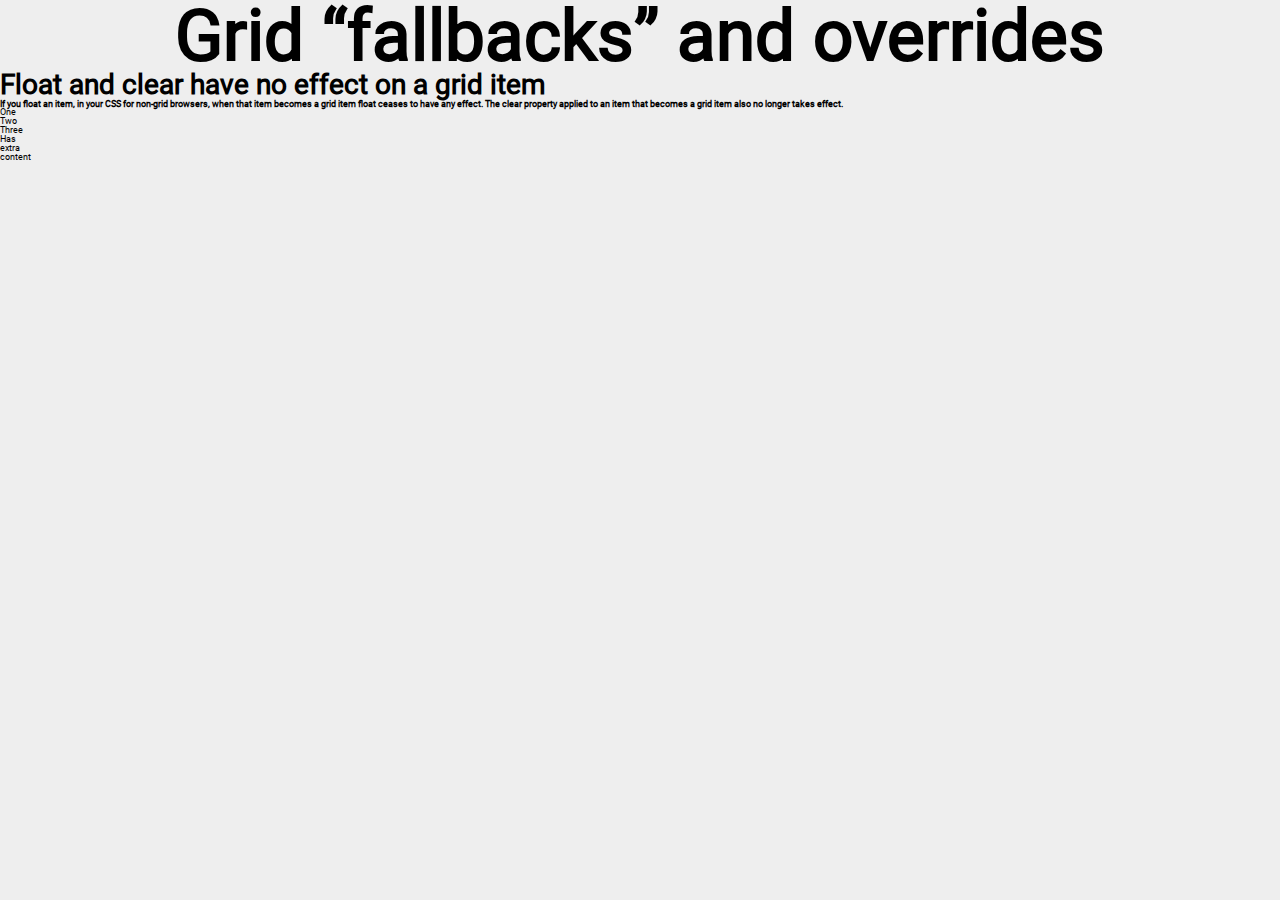
==== html/fallback.html @ a0134a40 "almost done" ====
<!DOCTYPE html>
<html lang="en">

<head>
    <meta charset="UTF-8">
    <title>Css Grid</title>
    <meta name="viewport" content="width=device-width, initial-scale=1.0, maximum-scale=1.0, user-scalable=no">
    <link rel="stylesheet" type="text/css" href="css/styles.css">
    <link rel="shortcut icon" href="./assets/images/favicon.ico" type="image/x-icon">
    <script>
        document.createElement("picture");
    </script>
    <script src="js/picturefill.js" async></script>
</head>

<body>

    <div class="p-fallbacks">

        <h1>Grid “fallbacks” and overrides</h1>

        <div id="inline-block-fallback">

            <h2>
                Float and clear have no effect on a grid item
            </h2>
            <h3>
                If you float an item, in your CSS for non-grid browsers, when that item becomes a grid item float ceases to have any effect.
                The clear property applied to an item that becomes a grid item also no longer takes effect.

            </h3>

            <p>
                Example:
            </p>

            <div class="grid">
                <div>One</div>
                <div>Two</div>
                <div>Three
                    <br>Has
                    <br>extra
                    <br>content</div>
            </div>

        </div>

    </div>

    <script src="js/master.bundle.js "></script>
</body>

</html>
---- html/css/styles.css ----
html {
  font-family: sans-serif;
  line-height: 1.15;
  -ms-text-size-adjust: 100%;
  -webkit-text-size-adjust: 100%; }

body {
  margin: 0; }

article,
aside,
footer,
header,
nav,
section {
  display: block; }

h1 {
  font-size: 2em;
  margin: 0.67em 0; }

figcaption,
figure,
main {
  display: block; }

figure {
  margin: 0; }

hr {
  box-sizing: content-box;
  height: 0;
  overflow: visible; }

pre {
  font-family: monospace, monospace;
  font-size: 1em; }

a {
  background-color: transparent;
  -webkit-text-decoration-skip: objects;
  outline: none; }

a:active,
a:hover {
  outline-width: 0; }

abbr[title] {
  border-bottom: none;
  text-decoration: underline;
  text-decoration: underline dotted; }

b,
strong {
  font-weight: inherit; }

b,
strong {
  font-weight: bolder; }

code,
kbd,
samp {
  font-family: monospace, monospace;
  font-size: 1em; }

dfn {
  font-style: italic; }

mark {
  background-color: #ff0;
  color: #000; }

small {
  font-size: 80%; }

sub,
sup {
  font-size: 75%;
  line-height: 0;
  position: relative;
  vertical-align: baseline; }

sub {
  bottom: -0.25em; }

sup {
  top: -0.5em; }

audio,
video {
  display: inline-block; }

audio:not([controls]) {
  display: none;
  height: 0; }

img {
  border-style: none; }

svg:not(:root) {
  overflow: hidden; }

button,
input,
optgroup,
select,
textarea {
  font: inherit;
  margin: 0;
  border-radius: 0; }

optgroup {
  font-weight: bold; }

button,
input {
  overflow: visible; }

button,
select {
  text-transform: none; }

button,
html [type="button"],
[type="reset"],
[type="submit"] {
  -webkit-appearance: button; }

button::-moz-focus-inner,
[type="button"]::-moz-focus-inner,
[type="reset"]::-moz-focus-inner,
[type="submit"]::-moz-focus-inner {
  border-style: none;
  padding: 0; }

button:-moz-focusring,
[type="button"]:-moz-focusring,
[type="reset"]:-moz-focusring,
[type="submit"]:-moz-focusring {
  outline: 1px dotted ButtonText; }

fieldset {
  border: 1px solid #c0c0c0;
  margin: 0 2px;
  padding: 0.35em 0.625em 0.75em; }

legend {
  box-sizing: border-box;
  color: inherit;
  display: table;
  max-width: 100%;
  padding: 0;
  white-space: normal; }

progress {
  display: inline-block;
  vertical-align: baseline; }

textarea {
  overflow: auto; }

[type="checkbox"],
[type="radio"] {
  box-sizing: border-box;
  padding: 0; }

[type="number"]::-webkit-inner-spin-button,
[type="number"]::-webkit-outer-spin-button {
  height: auto; }

[type="search"] {
  -webkit-appearance: textfield;
  outline-offset: -2px; }

[type="search"]::-webkit-search-cancel-button,
[type="search"]::-webkit-search-decoration {
  -webkit-appearance: none; }

::-webkit-file-upload-button {
  -webkit-appearance: button;
  font: inherit; }

details,
menu {
  display: block; }

summary {
  display: list-item; }

canvas {
  display: inline-block; }

template {
  display: none; }

[hidden] {
  display: none; }

html {
  box-sizing: border-box; }

* {
  box-sizing: border-box;
  padding: 0;
  margin: 0;
  -webkit-margin-before: 0;
  -webkit-margin-after: 0; }

html, body, div, span, applet, object, iframe,
h1, h2, h3, h4, h5, h6, p, blockquote, pre,
a, abbr, acronym, address, big, cite, code,
del, dfn, em, img, ins, kbd, q, s, samp,
small, strike, strong, sub, sup, tt, var,
b, u, i, center,
dl, dt, dd, ol, ul, li,
fieldset, form, label, legend,
table, caption, tbody, tfoot, thead, tr, th, td,
article, aside, canvas, details, embed,
figure, figcaption, footer, header, hgroup,
menu, nav, output, ruby, section, summary,
time, mark, audio, video {
  margin: 0;
  padding: 0;
  border: 0;
  font-size: 100%;
  vertical-align: baseline; }

/* HTML5 display-role reset for older browsers */
article, aside, details, figcaption, figure,
footer, header, hgroup, menu, nav, section {
  display: block; }

body {
  line-height: 1; }

ol, ul {
  list-style: none; }

blockquote, q {
  quotes: none; }

blockquote:before, blockquote:after,
q:before, q:after {
  content: '';
  content: none; }

table {
  border-collapse: collapse;
  border-spacing: 0; }

a img {
  border: none;
  outline: none; }

img {
  display: block;
  max-width: 100%; }

@font-face {
  font-family: "Roboto-Regular";
  font-style: normal;
  font-weight: 400;
  src: url("../assets/fonts/Roboto-Regular.ttf") format("truetype"); }

@font-face {
  font-family: "Roboto-Italic";
  font-style: normal;
  font-weight: 400;
  src: url("../assets/fonts/Roboto-Italic.ttf") format("truetype"); }

html {
  font-size: 10px; }
  @media (max-width: 767px) {
    html {
      font-size: 2.66667vw; } }
  @media (min-width: 768px) {
    html {
      font-size: 1.30208vw; } }
  @media (min-width: 768px) {
    html {
      font-size: 0.69444vw; } }
  @media (min-width: 1440px) {
    html {
      font-size: 10px; } }

body {
  font-family: "Roboto-Regular", Arial, sans-serif;
  -webkit-font-smoothing: antialiased; }
  @media (max-width: 767px) {
    body.fixed {
      overflow: hidden; } }

a {
  text-decoration: none; }

body {
  background-color: #eee; }

#main {
  width: 100%;
  max-width: 100%;
  margin: 0;
  padding: 0; }

button {
  background: #ddd;
  border-radius: 1rem;
  font-size: 2rem;
  padding: 2rem;
  margin-top: 2rem; }

.text--italic {
  font-style: italic; }

picture {
  width: 100%; }

img {
  width: 100%; }

h1 {
  text-align: center; }
  @media (max-width: 767px) {
    h1 {
      font-size: 3.5rem; } }
  @media (min-width: 768px) {
    h1 {
      font-size: 5rem; } }
  @media (min-width: 768px) {
    h1 {
      font-size: 8rem; } }

@media (max-width: 767px) {
  h2 {
    font-size: 2.3rem; } }

@media (min-width: 768px) {
  h2 {
    font-size: 0rem; } }

@media (min-width: 768px) {
  h2 {
    font-size: 3.2rem; } }

h4 {
  font-size: 1.4rem;
  font-weight: 900;
  text-transform: capitalize;
  line-height: 1.14;
  letter-spacing: normal;
  font-family: sans-serif;
  padding-top: 0.9rem; }
  @media (min-width: 768px) {
    h4 {
      padding-top: 3rem;
      font-size: 1.8rem;
      line-height: 1.28; } }

p {
  display: none; }

.slider {
  display: none;
  color: white;
  padding: 2rem 16rem 2rem 2rem; }
  @media (min-width: 768px) {
    .slider {
      display: block;
      border: 3.2rem solid goldenrod;
      background: center/cover no-repeat url("https://picsum.photos/428/424");
      height: 48.8rem; } }
  .slider__title {
    font-size: 5rem; }

.header {
  padding: 2rem;
  background: #ddd; }

.sidebar {
  display: -ms-grid;
  display: grid;
  background: white;
  -webkit-box-pack: center;
      -ms-flex-pack: center;
          justify-content: center;
  -webkit-box-align: center;
      -ms-flex-align: center;
          align-items: center; }
  @media (min-width: 768px) {
    .sidebar {
      border: 1rem solid blanchedalmond; } }
  .sidebar img {
    width: 50px;
    grid-column: 1/-1; }
    @media (min-width: 768px) {
      .sidebar img {
        width: 100px; } }

.footer {
  display: -webkit-box;
  display: -ms-flexbox;
  display: flex;
  background-color: cadetblue;
  color: #eee;
  padding: 1rem 2rem;
  -webkit-box-pack: space-evenly;
      -ms-flex-pack: space-evenly;
          justify-content: space-evenly; }
  .footer p {
    display: inline;
    font-size: 2em; }
  .footer img {
    width: inherit; }

hr {
  margin: 5rem auto; }

@supports ((display: -ms-grid) or (display: grid)) {
  .grid-container {
    display: -ms-grid;
    display: grid;
    margin: 5rem auto;
    width: 33.6rem; }
    @media (min-width: 768px) {
      .grid-container {
        width: 110rem; } }
  .item--full {
    grid-column: 1 / -1; }
  .header {
    grid-area: hd; }
  .footer {
    grid-area: ft; }
  .test-block {
    grid-area: main; }
  .sidebar {
    grid-area: sd; }
  .b-news-week {
    -ms-grid-columns: 15.6rem 16rem;
        grid-template-columns: 15.6rem 16rem;
    grid-column-gap: 2rem;
    grid-row-gap: 2rem; }
    @media (min-width: 768px) {
      .b-news-week {
        -ms-grid-columns: 20rem 34.4rem 49.2rem;
            grid-template-columns: 20rem 34.4rem 49.2rem;
        -ms-grid-rows: 13.6rem 45.6rem;
            grid-template-rows: 13.6rem 45.6rem;
        grid-column-gap: 3.2rem;
        grid-row-gap: 0; } }
    .b-news-week__title {
      font-weight: bolder;
      -ms-grid-row: 1;
          grid-row-start: 1;
      -ms-grid-column: 1;
          grid-column-start: 1; }
      @media (min-width: 768px) {
        .b-news-week__title {
          -ms-grid-row: 2;
              grid-row-start: 2;
          -ms-grid-column: 1;
              grid-column-start: 1; } }
    .b-news-week__item1 {
      -ms-grid-row: 1;
          grid-row-start: 1;
      -ms-grid-column: 1;
          grid-column-start: 1;
      margin-top: 8rem; }
      @media (min-width: 768px) {
        .b-news-week__item1 {
          -ms-grid-row: 2;
              grid-row-start: 2;
          -ms-grid-column: 1;
              grid-column-start: 1;
          margin-top: 19.2rem; } }
    .b-news-week__item2 {
      -ms-grid-row: 1;
          grid-row-start: 1;
      -ms-grid-column: 2;
          grid-column-start: 2; }
      @media (min-width: 768px) {
        .b-news-week__item2 {
          -ms-grid-row: 2;
              grid-row-start: 2;
          -ms-grid-column: 2;
              grid-column-start: 2; } }
    .b-news-week__item3 {
      -ms-grid-row: 2;
          grid-row-start: 2; }
      @media (min-width: 768px) {
        .b-news-week__item3 {
          -ms-grid-row: 1;
              grid-row-start: 1;
          -ms-grid-column: 3;
              grid-column-start: 3; } }
    .b-news-week__item4 {
      -ms-grid-row: 3;
          grid-row-start: 3;
      grid-column: 1/ -1;
      display: -webkit-box;
      display: -ms-flexbox;
      display: flex; }
      @media (min-width: 768px) {
        .b-news-week__item4 {
          -ms-grid-row: 3;
              grid-row-start: 3;
          -ms-grid-column: 3;
              grid-column-start: 3;
          margin-top: 1.6rem; } }
      .b-news-week__item4 h4 {
        padding: 0 0.3rem 0 1rem; }
        @media (min-width: 768px) {
          .b-news-week__item4 h4 {
            padding: 0 1rem 0 3rem; } }
  .my-business {
    -ms-grid-columns: 16rem 15.6rem;
        grid-template-columns: 16rem 15.6rem;
    grid-column-gap: 2rem;
    grid-row-gap: 2rem; }
    .my-business__title {
      grid-column: -1/1; }
    @media (min-width: 768px) {
      .my-business {
        -ms-grid-columns: (27.2rem)[3] 1fr;
            grid-template-columns: repeat(3, 27.2rem) 1fr;
        -ms-grid-rows: 17.6rem 36rem;
            grid-template-rows: 17.6rem 36rem;
        grid-column-gap: 3.2rem;
        grid-row-gap: 0; }
        .my-business__title {
          -ms-grid-column: 1;
              grid-column: 1; }
        .my-business__item1 {
          -ms-grid-row: 2;
              grid-row-start: 2;
          -ms-grid-column: 1;
              grid-column-start: 1; }
        .my-business__item2 {
          -ms-grid-row: 2;
              grid-row-start: 2;
          -ms-grid-column: 2;
              grid-column-start: 2; }
        .my-business__item3 {
          -ms-grid-row: 1;
              grid-row-start: 1;
          -ms-grid-column: 3;
              grid-column-start: 3; }
        .my-business__item4 {
          -ms-grid-row: 3;
              grid-row-start: 3;
          -ms-grid-column: 2;
              grid-column-start: 2; }
        .my-business__item5 {
          -ms-grid-row: 3;
              grid-row-start: 3;
          -ms-grid-column: 3;
              grid-column-start: 3;
          grid-column-end: 3; } }
  .whats-new {
    -ms-grid-columns: (1fr)[2];
        grid-template-columns: repeat(2, 1fr);
    grid-column-gap: 2rem;
    grid-row-gap: 2rem; }
    .whats-new__title {
      grid-column: -1/1; }
    @media (min-width: 768px) {
      .whats-new {
        -ms-grid-columns: (27.2rem)[3] 1fr;
            grid-template-columns: repeat(3, 27.2rem) 1fr;
        -ms-grid-rows: 11.2rem 36rem 13.6rem;
            grid-template-rows: 11.2rem 36rem 13.6rem;
        grid-column-gap: 3.2rem;
        grid-row-gap: 0; }
        .whats-new__title {
          -ms-grid-column: 1;
              grid-column: 1; }
        .whats-new__item1 {
          -ms-grid-row: 2;
              grid-row-start: 2;
          -ms-grid-column: 1;
              grid-column-start: 1; }
        .whats-new__item2 {
          -ms-grid-row: 2;
              grid-row-start: 2;
          -ms-grid-column: 2;
              grid-column-start: 2; }
        .whats-new__item3 {
          -ms-grid-row: 1;
              grid-row-start: 1;
          -ms-grid-column: 3;
              grid-column-start: 3; }
        .whats-new__item4 {
          -ms-grid-row: 1;
              grid-row-start: 1;
          -ms-grid-column: 4;
              grid-column-start: 4; }
        .whats-new__item5 {
          -ms-grid-row: 3;
              grid-row-start: 3;
          -ms-grid-column: 1;
              grid-column-start: 1; }
        .whats-new__item6 {
          -ms-grid-row: 4;
              grid-row-start: 4;
          -ms-grid-column: 2;
              grid-column-start: 2; }
        .whats-new__item7 {
          -ms-grid-row: 4;
              grid-row-start: 4;
          grid-column: 3 / -1; } }
  .test-block {
    -ms-grid-columns: 1fr 1fr;
        grid-template-columns: 1fr 1fr;
    grid-column-gap: 2rem;
    grid-row-gap: 2rem; }
    @media (min-width: 768px) {
      .test-block {
        -ms-grid-columns: 3fr 2fr 1fr;
            grid-template-columns: 3fr 2fr 1fr;
        grid-auto-rows: minmax(100px, auto);
        grid-column-gap: 3.2rem;
        grid-row-gap: 2rem; } }
    .test-block__title {
      font-weight: bolder;
      -ms-grid-row: 1;
          grid-row-start: 1;
      -ms-grid-column: 1;
          grid-column-start: 1; }
      @media (min-width: 768px) {
        .test-block__title {
          -ms-grid-row: 1;
              grid-row-start: 1;
          -ms-grid-column: 3;
              grid-column-start: 3;
          text-shadow: 2px 2px #e44311;
          text-align: center; } }
    .test-block__item1 {
      -ms-grid-row: 1;
          grid-row-start: 1;
      -ms-grid-column: 1;
          grid-column-start: 1; }
      .test-block__item1 h4 {
        padding: 2rem; }
      @media (min-width: 768px) {
        .test-block__item1 {
          -ms-grid-row: 1;
              grid-row-start: 1;
          grid-column: 1/2; } }
    .test-block__item2 {
      -ms-grid-row: 1;
          grid-row-start: 1;
      -ms-grid-column: 2;
          grid-column-start: 2; }
      .test-block__item2 h4 {
        padding: 2rem; }
      @media (min-width: 768px) {
        .test-block__item2 {
          -ms-grid-row: 1;
              grid-row-start: 1;
          -ms-grid-column: 2;
              grid-column-start: 2; } }
    .test-block__item3 {
      -ms-grid-row: 2;
          grid-row-start: 2; }
      @media (min-width: 768px) {
        .test-block__item3 {
          -ms-grid-row: 1;
              grid-row-start: 1;
          -ms-grid-column: 3;
              grid-column-start: 3;
          -ms-flex-item-align: end;
              align-self: flex-end; } }
    .test-block__item4 {
      -ms-grid-row: 2;
          grid-row-start: 2;
      -ms-flex-item-align: center;
          -ms-grid-row-align: center;
          align-self: center; }
      @media (min-width: 768px) {
        .test-block__item4 {
          -ms-grid-row: 2;
              grid-row-start: 2;
          grid-column: 1/3; } }
      .test-block__item4 h4 {
        padding: 0 0.3rem 0 1rem; }
        @media (min-width: 768px) {
          .test-block__item4 h4 {
            padding: 0 1rem 0 3rem; } }
    @media (min-width: 768px) {
      .test-block__item5 {
        -ms-grid-row: 2;
            grid-row: 2;
        grid-column: 3/-1; } }
  .wrapper {
    display: -ms-grid;
    display: grid;
    -ms-grid-columns: (1fr)[9];
        grid-template-columns: repeat(9, 1fr);
    grid-auto-rows: minmax(100px, auto);
    grid-template-areas: "hd hd hd hd hd hd hd sd sd"  "main main main main main main main main main"  ". ft ft ft ft ft ft ft ."; }
    @media (min-width: 768px) {
      .wrapper {
        -ms-grid-columns: (1fr)[9];
            grid-template-columns: repeat(9, 1fr);
        grid-template-areas: "hd hd hd hd hd hd hd hd hd"  "main main main main main main main main main" "sd sd sd sd sd sd sd sd sd"  ". ft ft ft ft ft ft ft ."; } }
  @media only screen and (min-width: 1441px) {
    .wrapper {
      -ms-grid-columns: (1fr)[9];
          grid-template-columns: repeat(9, 1fr);
      grid-auto-rows: minmax(100px, auto);
      grid-template-areas: "hd hd hd hd hd hd hd hd hd"  "sd sd sd main main main main main main"  "ft ft ft ft ft ft ft ft ft"; }
    .test-block {
      width: auto; } } }

.c-test {
  font-size: 2.5rem;
  font-weight: 700;
  color: #ffffff; }

.p-calendar {
  display: -ms-grid;
  display: grid;
  -ms-grid-columns: 1fr;
      grid-template-columns: 1fr;
  -ms-grid-rows: auto auto 1fr;
      grid-template-rows: auto auto 1fr;
  grid-gap: 2rem;
  height: 100vh;
  border: 2.5rem solid white;
  box-sizing: border-box;
  font-family: "Bree Serif", serif;
  font-size: 1.8rem; }
  .p-calendar h1,
  .p-calendar h2 {
    margin: 0;
    padding: 0; }
  .p-calendar header {
    display: -ms-grid;
    display: grid;
    -ms-grid-columns: auto 1fr auto;
        grid-template-columns: auto 1fr auto;
    -ms-grid-rows: auto auto;
        grid-template-rows: auto auto; }
  .p-calendar #year {
    -ms-grid-row: 1;
        grid-row: 1;
    -ms-grid-column: 2;
        grid-column: 2;
    justify-self: center;
    font-family: "Candal", sans-serif;
    font-size: 4rem; }
  .p-calendar #month {
    -ms-grid-row: 2;
        grid-row: 2;
    -ms-grid-column: 2;
        grid-column: 2;
    justify-self: center;
    font-family: "Candal", sans-serif;
    font-size: 2rem; }
  .p-calendar #prev,
  .p-calendar #next {
    -ms-grid-row-span: 2;
    -ms-grid-row: 1;
        grid-row: 1 / span 2;
    -ms-flex-item-align: center;
        -ms-grid-row-align: center;
        align-self: center; }
  .p-calendar button {
    border: 5px solid #be946a;
    color: #d78822;
    border-radius: 2rem;
    padding: 15px;
    margin: 0px 20px;
    background: #d8bc9d;
    font-size: 1.5rem; }
  .p-calendar button:hover {
    background: #be946a;
    cursor: pointer; }
  .p-calendar button:active {
    border: 5px solid #a9abbe;
    color: #a9abbe;
    background: #5d628f;
    position: relative;
    top: 2px;
    left: 2px; }
  .p-calendar nav {
    display: -ms-grid;
    display: grid;
    -ms-grid-columns: (1fr)[7];
        grid-template-columns: repeat(7, 1fr);
    grid-gap: 10px;
    -ms-grid-column-align: center;
        justify-items: center; }
  .p-calendar #abr {
    display: none; }
  .p-calendar main {
    display: -ms-grid;
    display: grid;
    -ms-grid-columns: (1fr)[7];
        grid-template-columns: repeat(7, 1fr);
    grid-auto-rows: 1fr;
    grid-gap: 10px; }
  .p-calendar .red {
    color: #a52430; }
  .p-calendar .day {
    display: -ms-grid;
    display: grid;
    -ms-grid-columns: 1fr;
        grid-template-columns: 1fr;
    -ms-grid-rows: 1fr;
        grid-template-rows: 1fr;
    -webkit-box-align: end;
        -ms-flex-align: end;
            align-items: end;
    -ms-grid-column-align: end;
        justify-items: end;
    padding: 5px 10px;
    background: #d8bc9d; }
  .p-calendar .red.day {
    background: #be946a; }
  .p-calendar .today {
    color: #5d628f;
    font-weight: bold; }
  @media (max-width: 1200px) {
    .p-calendar .p-calendar {
      font-size: 1.2em; }
      .p-calendar .p-calendar #days {
        display: none; }
      .p-calendar .p-calendar #abr {
        display: -ms-grid;
        display: grid; }
      .p-calendar .p-calendar button {
        border: 3px solid #be946a;
        border-radius: 15px;
        padding: 10px;
        margin: 0px 10px;
        font-size: 1.2em; } }
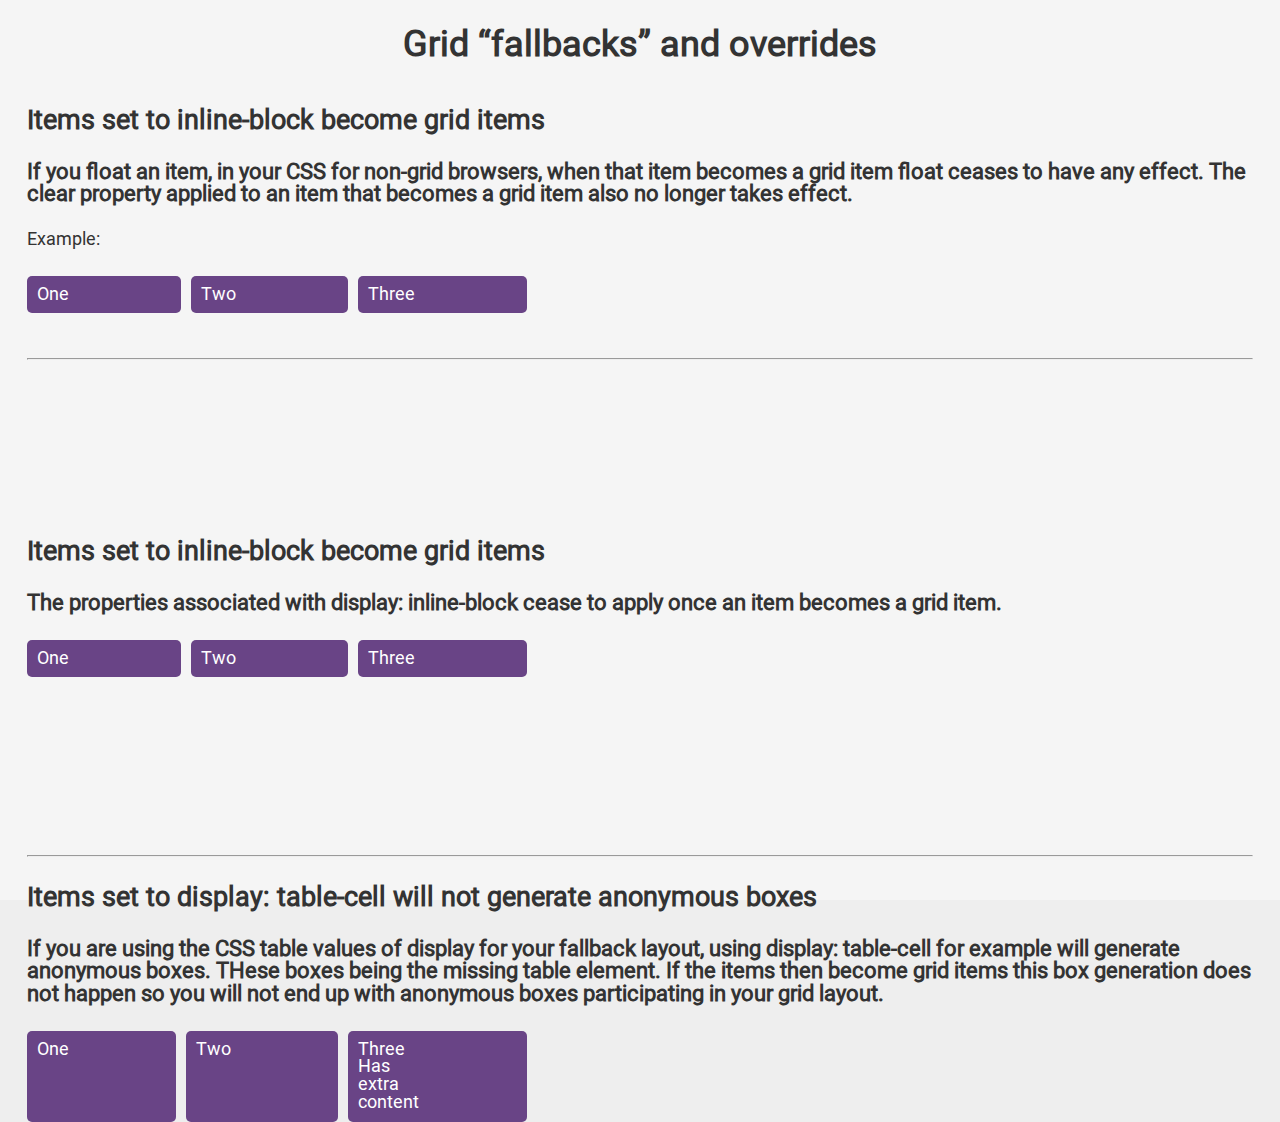
==== commit 25a2fb7e: "done for now." ====
--- a/html/fallback.html
+++ b/html/fallback.html
@@ -19,10 +19,11 @@
 
         <h1>Grid “fallbacks” and overrides</h1>
 
-        <div id="inline-block-fallback">
+        <div id="float-fallback">
 
             <h2>
-                Float and clear have no effect on a grid item
+                Items set to inline-block become grid items
+
             </h2>
             <h3>
                 If you float an item, in your CSS for non-grid browsers, when that item becomes a grid item float ceases to have any effect.
@@ -33,6 +34,49 @@
             <p>
                 Example:
             </p>
+
+            <div class="grid">
+                <div>One</div>
+                <div>Two</div>
+                <div>Three</div>
+            </div>
+
+        </div>
+
+        <hr>
+
+        <div id="inline-block-fallback">
+
+            <h2>
+                Items set to inline-block become grid items
+            </h2>
+
+            <h3>
+                The properties associated with display: inline-block cease to apply once an item becomes a grid item.
+
+            </h3>
+
+            <div class="grid">
+                <div>One</div>
+                <div>Two</div>
+                <div>Three</div>
+            </div>
+
+        </div>
+
+        <hr>
+
+        <div id="table-fallback">
+
+            <h2>
+                Items set to display: table-cell will not generate anonymous boxes
+            </h2>
+
+            <h3>
+                If you are using the CSS table values of display for your fallback layout, using display: table-cell for example will generate
+                anonymous boxes. THese boxes being the missing table element. If the items then become grid items this box
+                generation does not happen so you will not end up with anonymous boxes participating in your grid layout.
+            </h3>
 
             <div class="grid">
                 <div>One</div>
--- a/html/css/styles.css
+++ b/html/css/styles.css
@@ -1,837 +1 @@
-html {
-  font-family: sans-serif;
-  line-height: 1.15;
-  -ms-text-size-adjust: 100%;
-  -webkit-text-size-adjust: 100%; }
-
-body {
-  margin: 0; }
-
-article,
-aside,
-footer,
-header,
-nav,
-section {
-  display: block; }
-
-h1 {
-  font-size: 2em;
-  margin: 0.67em 0; }
-
-figcaption,
-figure,
-main {
-  display: block; }
-
-figure {
-  margin: 0; }
-
-hr {
-  box-sizing: content-box;
-  height: 0;
-  overflow: visible; }
-
-pre {
-  font-family: monospace, monospace;
-  font-size: 1em; }
-
-a {
-  background-color: transparent;
-  -webkit-text-decoration-skip: objects;
-  outline: none; }
-
-a:active,
-a:hover {
-  outline-width: 0; }
-
-abbr[title] {
-  border-bottom: none;
-  text-decoration: underline;
-  text-decoration: underline dotted; }
-
-b,
-strong {
-  font-weight: inherit; }
-
-b,
-strong {
-  font-weight: bolder; }
-
-code,
-kbd,
-samp {
-  font-family: monospace, monospace;
-  font-size: 1em; }
-
-dfn {
-  font-style: italic; }
-
-mark {
-  background-color: #ff0;
-  color: #000; }
-
-small {
-  font-size: 80%; }
-
-sub,
-sup {
-  font-size: 75%;
-  line-height: 0;
-  position: relative;
-  vertical-align: baseline; }
-
-sub {
-  bottom: -0.25em; }
-
-sup {
-  top: -0.5em; }
-
-audio,
-video {
-  display: inline-block; }
-
-audio:not([controls]) {
-  display: none;
-  height: 0; }
-
-img {
-  border-style: none; }
-
-svg:not(:root) {
-  overflow: hidden; }
-
-button,
-input,
-optgroup,
-select,
-textarea {
-  font: inherit;
-  margin: 0;
-  border-radius: 0; }
-
-optgroup {
-  font-weight: bold; }
-
-button,
-input {
-  overflow: visible; }
-
-button,
-select {
-  text-transform: none; }
-
-button,
-html [type="button"],
-[type="reset"],
-[type="submit"] {
-  -webkit-appearance: button; }
-
-button::-moz-focus-inner,
-[type="button"]::-moz-focus-inner,
-[type="reset"]::-moz-focus-inner,
-[type="submit"]::-moz-focus-inner {
-  border-style: none;
-  padding: 0; }
-
-button:-moz-focusring,
-[type="button"]:-moz-focusring,
-[type="reset"]:-moz-focusring,
-[type="submit"]:-moz-focusring {
-  outline: 1px dotted ButtonText; }
-
-fieldset {
-  border: 1px solid #c0c0c0;
-  margin: 0 2px;
-  padding: 0.35em 0.625em 0.75em; }
-
-legend {
-  box-sizing: border-box;
-  color: inherit;
-  display: table;
-  max-width: 100%;
-  padding: 0;
-  white-space: normal; }
-
-progress {
-  display: inline-block;
-  vertical-align: baseline; }
-
-textarea {
-  overflow: auto; }
-
-[type="checkbox"],
-[type="radio"] {
-  box-sizing: border-box;
-  padding: 0; }
-
-[type="number"]::-webkit-inner-spin-button,
-[type="number"]::-webkit-outer-spin-button {
-  height: auto; }
-
-[type="search"] {
-  -webkit-appearance: textfield;
-  outline-offset: -2px; }
-
-[type="search"]::-webkit-search-cancel-button,
-[type="search"]::-webkit-search-decoration {
-  -webkit-appearance: none; }
-
-::-webkit-file-upload-button {
-  -webkit-appearance: button;
-  font: inherit; }
-
-details,
-menu {
-  display: block; }
-
-summary {
-  display: list-item; }
-
-canvas {
-  display: inline-block; }
-
-template {
-  display: none; }
-
-[hidden] {
-  display: none; }
-
-html {
-  box-sizing: border-box; }
-
-* {
-  box-sizing: border-box;
-  padding: 0;
-  margin: 0;
-  -webkit-margin-before: 0;
-  -webkit-margin-after: 0; }
-
-html, body, div, span, applet, object, iframe,
-h1, h2, h3, h4, h5, h6, p, blockquote, pre,
-a, abbr, acronym, address, big, cite, code,
-del, dfn, em, img, ins, kbd, q, s, samp,
-small, strike, strong, sub, sup, tt, var,
-b, u, i, center,
-dl, dt, dd, ol, ul, li,
-fieldset, form, label, legend,
-table, caption, tbody, tfoot, thead, tr, th, td,
-article, aside, canvas, details, embed,
-figure, figcaption, footer, header, hgroup,
-menu, nav, output, ruby, section, summary,
-time, mark, audio, video {
-  margin: 0;
-  padding: 0;
-  border: 0;
-  font-size: 100%;
-  vertical-align: baseline; }
-
-/* HTML5 display-role reset for older browsers */
-article, aside, details, figcaption, figure,
-footer, header, hgroup, menu, nav, section {
-  display: block; }
-
-body {
-  line-height: 1; }
-
-ol, ul {
-  list-style: none; }
-
-blockquote, q {
-  quotes: none; }
-
-blockquote:before, blockquote:after,
-q:before, q:after {
-  content: '';
-  content: none; }
-
-table {
-  border-collapse: collapse;
-  border-spacing: 0; }
-
-a img {
-  border: none;
-  outline: none; }
-
-img {
-  display: block;
-  max-width: 100%; }
-
-@font-face {
-  font-family: "Roboto-Regular";
-  font-style: normal;
-  font-weight: 400;
-  src: url("../assets/fonts/Roboto-Regular.ttf") format("truetype"); }
-
-@font-face {
-  font-family: "Roboto-Italic";
-  font-style: normal;
-  font-weight: 400;
-  src: url("../assets/fonts/Roboto-Italic.ttf") format("truetype"); }
-
-html {
-  font-size: 10px; }
-  @media (max-width: 767px) {
-    html {
-      font-size: 2.66667vw; } }
-  @media (min-width: 768px) {
-    html {
-      font-size: 1.30208vw; } }
-  @media (min-width: 768px) {
-    html {
-      font-size: 0.69444vw; } }
-  @media (min-width: 1440px) {
-    html {
-      font-size: 10px; } }
-
-body {
-  font-family: "Roboto-Regular", Arial, sans-serif;
-  -webkit-font-smoothing: antialiased; }
-  @media (max-width: 767px) {
-    body.fixed {
-      overflow: hidden; } }
-
-a {
-  text-decoration: none; }
-
-body {
-  background-color: #eee; }
-
-#main {
-  width: 100%;
-  max-width: 100%;
-  margin: 0;
-  padding: 0; }
-
-button {
-  background: #ddd;
-  border-radius: 1rem;
-  font-size: 2rem;
-  padding: 2rem;
-  margin-top: 2rem; }
-
-.text--italic {
-  font-style: italic; }
-
-picture {
-  width: 100%; }
-
-img {
-  width: 100%; }
-
-h1 {
-  text-align: center; }
-  @media (max-width: 767px) {
-    h1 {
-      font-size: 3.5rem; } }
-  @media (min-width: 768px) {
-    h1 {
-      font-size: 5rem; } }
-  @media (min-width: 768px) {
-    h1 {
-      font-size: 8rem; } }
-
-@media (max-width: 767px) {
-  h2 {
-    font-size: 2.3rem; } }
-
-@media (min-width: 768px) {
-  h2 {
-    font-size: 0rem; } }
-
-@media (min-width: 768px) {
-  h2 {
-    font-size: 3.2rem; } }
-
-h4 {
-  font-size: 1.4rem;
-  font-weight: 900;
-  text-transform: capitalize;
-  line-height: 1.14;
-  letter-spacing: normal;
-  font-family: sans-serif;
-  padding-top: 0.9rem; }
-  @media (min-width: 768px) {
-    h4 {
-      padding-top: 3rem;
-      font-size: 1.8rem;
-      line-height: 1.28; } }
-
-p {
-  display: none; }
-
-.slider {
-  display: none;
-  color: white;
-  padding: 2rem 16rem 2rem 2rem; }
-  @media (min-width: 768px) {
-    .slider {
-      display: block;
-      border: 3.2rem solid goldenrod;
-      background: center/cover no-repeat url("https://picsum.photos/428/424");
-      height: 48.8rem; } }
-  .slider__title {
-    font-size: 5rem; }
-
-.header {
-  padding: 2rem;
-  background: #ddd; }
-
-.sidebar {
-  display: -ms-grid;
-  display: grid;
-  background: white;
-  -webkit-box-pack: center;
-      -ms-flex-pack: center;
-          justify-content: center;
-  -webkit-box-align: center;
-      -ms-flex-align: center;
-          align-items: center; }
-  @media (min-width: 768px) {
-    .sidebar {
-      border: 1rem solid blanchedalmond; } }
-  .sidebar img {
-    width: 50px;
-    grid-column: 1/-1; }
-    @media (min-width: 768px) {
-      .sidebar img {
-        width: 100px; } }
-
-.footer {
-  display: -webkit-box;
-  display: -ms-flexbox;
-  display: flex;
-  background-color: cadetblue;
-  color: #eee;
-  padding: 1rem 2rem;
-  -webkit-box-pack: space-evenly;
-      -ms-flex-pack: space-evenly;
-          justify-content: space-evenly; }
-  .footer p {
-    display: inline;
-    font-size: 2em; }
-  .footer img {
-    width: inherit; }
-
-hr {
-  margin: 5rem auto; }
-
-@supports ((display: -ms-grid) or (display: grid)) {
-  .grid-container {
-    display: -ms-grid;
-    display: grid;
-    margin: 5rem auto;
-    width: 33.6rem; }
-    @media (min-width: 768px) {
-      .grid-container {
-        width: 110rem; } }
-  .item--full {
-    grid-column: 1 / -1; }
-  .header {
-    grid-area: hd; }
-  .footer {
-    grid-area: ft; }
-  .test-block {
-    grid-area: main; }
-  .sidebar {
-    grid-area: sd; }
-  .b-news-week {
-    -ms-grid-columns: 15.6rem 16rem;
-        grid-template-columns: 15.6rem 16rem;
-    grid-column-gap: 2rem;
-    grid-row-gap: 2rem; }
-    @media (min-width: 768px) {
-      .b-news-week {
-        -ms-grid-columns: 20rem 34.4rem 49.2rem;
-            grid-template-columns: 20rem 34.4rem 49.2rem;
-        -ms-grid-rows: 13.6rem 45.6rem;
-            grid-template-rows: 13.6rem 45.6rem;
-        grid-column-gap: 3.2rem;
-        grid-row-gap: 0; } }
-    .b-news-week__title {
-      font-weight: bolder;
-      -ms-grid-row: 1;
-          grid-row-start: 1;
-      -ms-grid-column: 1;
-          grid-column-start: 1; }
-      @media (min-width: 768px) {
-        .b-news-week__title {
-          -ms-grid-row: 2;
-              grid-row-start: 2;
-          -ms-grid-column: 1;
-              grid-column-start: 1; } }
-    .b-news-week__item1 {
-      -ms-grid-row: 1;
-          grid-row-start: 1;
-      -ms-grid-column: 1;
-          grid-column-start: 1;
-      margin-top: 8rem; }
-      @media (min-width: 768px) {
-        .b-news-week__item1 {
-          -ms-grid-row: 2;
-              grid-row-start: 2;
-          -ms-grid-column: 1;
-              grid-column-start: 1;
-          margin-top: 19.2rem; } }
-    .b-news-week__item2 {
-      -ms-grid-row: 1;
-          grid-row-start: 1;
-      -ms-grid-column: 2;
-          grid-column-start: 2; }
-      @media (min-width: 768px) {
-        .b-news-week__item2 {
-          -ms-grid-row: 2;
-              grid-row-start: 2;
-          -ms-grid-column: 2;
-              grid-column-start: 2; } }
-    .b-news-week__item3 {
-      -ms-grid-row: 2;
-          grid-row-start: 2; }
-      @media (min-width: 768px) {
-        .b-news-week__item3 {
-          -ms-grid-row: 1;
-              grid-row-start: 1;
-          -ms-grid-column: 3;
-              grid-column-start: 3; } }
-    .b-news-week__item4 {
-      -ms-grid-row: 3;
-          grid-row-start: 3;
-      grid-column: 1/ -1;
-      display: -webkit-box;
-      display: -ms-flexbox;
-      display: flex; }
-      @media (min-width: 768px) {
-        .b-news-week__item4 {
-          -ms-grid-row: 3;
-              grid-row-start: 3;
-          -ms-grid-column: 3;
-              grid-column-start: 3;
-          margin-top: 1.6rem; } }
-      .b-news-week__item4 h4 {
-        padding: 0 0.3rem 0 1rem; }
-        @media (min-width: 768px) {
-          .b-news-week__item4 h4 {
-            padding: 0 1rem 0 3rem; } }
-  .my-business {
-    -ms-grid-columns: 16rem 15.6rem;
-        grid-template-columns: 16rem 15.6rem;
-    grid-column-gap: 2rem;
-    grid-row-gap: 2rem; }
-    .my-business__title {
-      grid-column: -1/1; }
-    @media (min-width: 768px) {
-      .my-business {
-        -ms-grid-columns: (27.2rem)[3] 1fr;
-            grid-template-columns: repeat(3, 27.2rem) 1fr;
-        -ms-grid-rows: 17.6rem 36rem;
-            grid-template-rows: 17.6rem 36rem;
-        grid-column-gap: 3.2rem;
-        grid-row-gap: 0; }
-        .my-business__title {
-          -ms-grid-column: 1;
-              grid-column: 1; }
-        .my-business__item1 {
-          -ms-grid-row: 2;
-              grid-row-start: 2;
-          -ms-grid-column: 1;
-              grid-column-start: 1; }
-        .my-business__item2 {
-          -ms-grid-row: 2;
-              grid-row-start: 2;
-          -ms-grid-column: 2;
-              grid-column-start: 2; }
-        .my-business__item3 {
-          -ms-grid-row: 1;
-              grid-row-start: 1;
-          -ms-grid-column: 3;
-              grid-column-start: 3; }
-        .my-business__item4 {
-          -ms-grid-row: 3;
-              grid-row-start: 3;
-          -ms-grid-column: 2;
-              grid-column-start: 2; }
-        .my-business__item5 {
-          -ms-grid-row: 3;
-              grid-row-start: 3;
-          -ms-grid-column: 3;
-              grid-column-start: 3;
-          grid-column-end: 3; } }
-  .whats-new {
-    -ms-grid-columns: (1fr)[2];
-        grid-template-columns: repeat(2, 1fr);
-    grid-column-gap: 2rem;
-    grid-row-gap: 2rem; }
-    .whats-new__title {
-      grid-column: -1/1; }
-    @media (min-width: 768px) {
-      .whats-new {
-        -ms-grid-columns: (27.2rem)[3] 1fr;
-            grid-template-columns: repeat(3, 27.2rem) 1fr;
-        -ms-grid-rows: 11.2rem 36rem 13.6rem;
-            grid-template-rows: 11.2rem 36rem 13.6rem;
-        grid-column-gap: 3.2rem;
-        grid-row-gap: 0; }
-        .whats-new__title {
-          -ms-grid-column: 1;
-              grid-column: 1; }
-        .whats-new__item1 {
-          -ms-grid-row: 2;
-              grid-row-start: 2;
-          -ms-grid-column: 1;
-              grid-column-start: 1; }
-        .whats-new__item2 {
-          -ms-grid-row: 2;
-              grid-row-start: 2;
-          -ms-grid-column: 2;
-              grid-column-start: 2; }
-        .whats-new__item3 {
-          -ms-grid-row: 1;
-              grid-row-start: 1;
-          -ms-grid-column: 3;
-              grid-column-start: 3; }
-        .whats-new__item4 {
-          -ms-grid-row: 1;
-              grid-row-start: 1;
-          -ms-grid-column: 4;
-              grid-column-start: 4; }
-        .whats-new__item5 {
-          -ms-grid-row: 3;
-              grid-row-start: 3;
-          -ms-grid-column: 1;
-              grid-column-start: 1; }
-        .whats-new__item6 {
-          -ms-grid-row: 4;
-              grid-row-start: 4;
-          -ms-grid-column: 2;
-              grid-column-start: 2; }
-        .whats-new__item7 {
-          -ms-grid-row: 4;
-              grid-row-start: 4;
-          grid-column: 3 / -1; } }
-  .test-block {
-    -ms-grid-columns: 1fr 1fr;
-        grid-template-columns: 1fr 1fr;
-    grid-column-gap: 2rem;
-    grid-row-gap: 2rem; }
-    @media (min-width: 768px) {
-      .test-block {
-        -ms-grid-columns: 3fr 2fr 1fr;
-            grid-template-columns: 3fr 2fr 1fr;
-        grid-auto-rows: minmax(100px, auto);
-        grid-column-gap: 3.2rem;
-        grid-row-gap: 2rem; } }
-    .test-block__title {
-      font-weight: bolder;
-      -ms-grid-row: 1;
-          grid-row-start: 1;
-      -ms-grid-column: 1;
-          grid-column-start: 1; }
-      @media (min-width: 768px) {
-        .test-block__title {
-          -ms-grid-row: 1;
-              grid-row-start: 1;
-          -ms-grid-column: 3;
-              grid-column-start: 3;
-          text-shadow: 2px 2px #e44311;
-          text-align: center; } }
-    .test-block__item1 {
-      -ms-grid-row: 1;
-          grid-row-start: 1;
-      -ms-grid-column: 1;
-          grid-column-start: 1; }
-      .test-block__item1 h4 {
-        padding: 2rem; }
-      @media (min-width: 768px) {
-        .test-block__item1 {
-          -ms-grid-row: 1;
-              grid-row-start: 1;
-          grid-column: 1/2; } }
-    .test-block__item2 {
-      -ms-grid-row: 1;
-          grid-row-start: 1;
-      -ms-grid-column: 2;
-          grid-column-start: 2; }
-      .test-block__item2 h4 {
-        padding: 2rem; }
-      @media (min-width: 768px) {
-        .test-block__item2 {
-          -ms-grid-row: 1;
-              grid-row-start: 1;
-          -ms-grid-column: 2;
-              grid-column-start: 2; } }
-    .test-block__item3 {
-      -ms-grid-row: 2;
-          grid-row-start: 2; }
-      @media (min-width: 768px) {
-        .test-block__item3 {
-          -ms-grid-row: 1;
-              grid-row-start: 1;
-          -ms-grid-column: 3;
-              grid-column-start: 3;
-          -ms-flex-item-align: end;
-              align-self: flex-end; } }
-    .test-block__item4 {
-      -ms-grid-row: 2;
-          grid-row-start: 2;
-      -ms-flex-item-align: center;
-          -ms-grid-row-align: center;
-          align-self: center; }
-      @media (min-width: 768px) {
-        .test-block__item4 {
-          -ms-grid-row: 2;
-              grid-row-start: 2;
-          grid-column: 1/3; } }
-      .test-block__item4 h4 {
-        padding: 0 0.3rem 0 1rem; }
-        @media (min-width: 768px) {
-          .test-block__item4 h4 {
-            padding: 0 1rem 0 3rem; } }
-    @media (min-width: 768px) {
-      .test-block__item5 {
-        -ms-grid-row: 2;
-            grid-row: 2;
-        grid-column: 3/-1; } }
-  .wrapper {
-    display: -ms-grid;
-    display: grid;
-    -ms-grid-columns: (1fr)[9];
-        grid-template-columns: repeat(9, 1fr);
-    grid-auto-rows: minmax(100px, auto);
-    grid-template-areas: "hd hd hd hd hd hd hd sd sd"  "main main main main main main main main main"  ". ft ft ft ft ft ft ft ."; }
-    @media (min-width: 768px) {
-      .wrapper {
-        -ms-grid-columns: (1fr)[9];
-            grid-template-columns: repeat(9, 1fr);
-        grid-template-areas: "hd hd hd hd hd hd hd hd hd"  "main main main main main main main main main" "sd sd sd sd sd sd sd sd sd"  ". ft ft ft ft ft ft ft ."; } }
-  @media only screen and (min-width: 1441px) {
-    .wrapper {
-      -ms-grid-columns: (1fr)[9];
-          grid-template-columns: repeat(9, 1fr);
-      grid-auto-rows: minmax(100px, auto);
-      grid-template-areas: "hd hd hd hd hd hd hd hd hd"  "sd sd sd main main main main main main"  "ft ft ft ft ft ft ft ft ft"; }
-    .test-block {
-      width: auto; } } }
-
-.c-test {
-  font-size: 2.5rem;
-  font-weight: 700;
-  color: #ffffff; }
-
-.p-calendar {
-  display: -ms-grid;
-  display: grid;
-  -ms-grid-columns: 1fr;
-      grid-template-columns: 1fr;
-  -ms-grid-rows: auto auto 1fr;
-      grid-template-rows: auto auto 1fr;
-  grid-gap: 2rem;
-  height: 100vh;
-  border: 2.5rem solid white;
-  box-sizing: border-box;
-  font-family: "Bree Serif", serif;
-  font-size: 1.8rem; }
-  .p-calendar h1,
-  .p-calendar h2 {
-    margin: 0;
-    padding: 0; }
-  .p-calendar header {
-    display: -ms-grid;
-    display: grid;
-    -ms-grid-columns: auto 1fr auto;
-        grid-template-columns: auto 1fr auto;
-    -ms-grid-rows: auto auto;
-        grid-template-rows: auto auto; }
-  .p-calendar #year {
-    -ms-grid-row: 1;
-        grid-row: 1;
-    -ms-grid-column: 2;
-        grid-column: 2;
-    justify-self: center;
-    font-family: "Candal", sans-serif;
-    font-size: 4rem; }
-  .p-calendar #month {
-    -ms-grid-row: 2;
-        grid-row: 2;
-    -ms-grid-column: 2;
-        grid-column: 2;
-    justify-self: center;
-    font-family: "Candal", sans-serif;
-    font-size: 2rem; }
-  .p-calendar #prev,
-  .p-calendar #next {
-    -ms-grid-row-span: 2;
-    -ms-grid-row: 1;
-        grid-row: 1 / span 2;
-    -ms-flex-item-align: center;
-        -ms-grid-row-align: center;
-        align-self: center; }
-  .p-calendar button {
-    border: 5px solid #be946a;
-    color: #d78822;
-    border-radius: 2rem;
-    padding: 15px;
-    margin: 0px 20px;
-    background: #d8bc9d;
-    font-size: 1.5rem; }
-  .p-calendar button:hover {
-    background: #be946a;
-    cursor: pointer; }
-  .p-calendar button:active {
-    border: 5px solid #a9abbe;
-    color: #a9abbe;
-    background: #5d628f;
-    position: relative;
-    top: 2px;
-    left: 2px; }
-  .p-calendar nav {
-    display: -ms-grid;
-    display: grid;
-    -ms-grid-columns: (1fr)[7];
-        grid-template-columns: repeat(7, 1fr);
-    grid-gap: 10px;
-    -ms-grid-column-align: center;
-        justify-items: center; }
-  .p-calendar #abr {
-    display: none; }
-  .p-calendar main {
-    display: -ms-grid;
-    display: grid;
-    -ms-grid-columns: (1fr)[7];
-        grid-template-columns: repeat(7, 1fr);
-    grid-auto-rows: 1fr;
-    grid-gap: 10px; }
-  .p-calendar .red {
-    color: #a52430; }
-  .p-calendar .day {
-    display: -ms-grid;
-    display: grid;
-    -ms-grid-columns: 1fr;
-        grid-template-columns: 1fr;
-    -ms-grid-rows: 1fr;
-        grid-template-rows: 1fr;
-    -webkit-box-align: end;
-        -ms-flex-align: end;
-            align-items: end;
-    -ms-grid-column-align: end;
-        justify-items: end;
-    padding: 5px 10px;
-    background: #d8bc9d; }
-  .p-calendar .red.day {
-    background: #be946a; }
-  .p-calendar .today {
-    color: #5d628f;
-    font-weight: bold; }
-  @media (max-width: 1200px) {
-    .p-calendar .p-calendar {
-      font-size: 1.2em; }
-      .p-calendar .p-calendar #days {
-        display: none; }
-      .p-calendar .p-calendar #abr {
-        display: -ms-grid;
-        display: grid; }
-      .p-calendar .p-calendar button {
-        border: 3px solid #be946a;
-        border-radius: 15px;
-        padding: 10px;
-        margin: 0px 10px;
-        font-size: 1.2em; } }
+html{font-family:sans-serif;line-height:1.15;-ms-text-size-adjust:100%;-webkit-text-size-adjust:100%}body{margin:0}article,aside,footer,header,nav,section{display:block}h1{font-size:2em;margin:.67em 0}figcaption,figure,main{display:block}figure{margin:0}hr{box-sizing:content-box;height:0;overflow:visible}pre{font-family:monospace,monospace;font-size:1em}a{background-color:transparent;-webkit-text-decoration-skip:objects;outline:none}a:active,a:hover{outline-width:0}abbr[title]{border-bottom:none;text-decoration:underline;text-decoration:underline dotted}b,strong{font-weight:inherit;font-weight:bolder}code,kbd,samp{font-family:monospace,monospace;font-size:1em}dfn{font-style:italic}mark{background-color:#ff0;color:#000}small{font-size:80%}sub,sup{font-size:75%;line-height:0;position:relative;vertical-align:baseline}sub{bottom:-.25em}sup{top:-.5em}audio,video{display:inline-block}audio:not([controls]){display:none;height:0}img{border-style:none}svg:not(:root){overflow:hidden}button,input,optgroup,select,textarea{font:inherit;margin:0;border-radius:0}optgroup{font-weight:700}button,input{overflow:visible}button,select{text-transform:none}[type=reset],[type=submit],button,html [type=button]{-webkit-appearance:button}[type=button]::-moz-focus-inner,[type=reset]::-moz-focus-inner,[type=submit]::-moz-focus-inner,button::-moz-focus-inner{border-style:none;padding:0}[type=button]:-moz-focusring,[type=reset]:-moz-focusring,[type=submit]:-moz-focusring,button:-moz-focusring{outline:1px dotted ButtonText}fieldset{border:1px solid silver;margin:0 2px;padding:.35em .625em .75em}legend{box-sizing:border-box;color:inherit;display:table;max-width:100%;padding:0;white-space:normal}progress{display:inline-block;vertical-align:baseline}textarea{overflow:auto}[type=checkbox],[type=radio]{box-sizing:border-box;padding:0}[type=number]::-webkit-inner-spin-button,[type=number]::-webkit-outer-spin-button{height:auto}[type=search]{-webkit-appearance:textfield;outline-offset:-2px}[type=search]::-webkit-search-cancel-button,[type=search]::-webkit-search-decoration{-webkit-appearance:none}::-webkit-file-upload-button{-webkit-appearance:button;font:inherit}details,menu{display:block}summary{display:list-item}canvas{display:inline-block}[hidden],template{display:none}html{box-sizing:border-box}*{box-sizing:border-box;padding:0;margin:0;-webkit-margin-before:0;-webkit-margin-after:0}a,abbr,acronym,address,applet,article,aside,audio,b,big,blockquote,body,canvas,caption,center,cite,code,dd,del,details,dfn,div,dl,dt,em,embed,fieldset,figcaption,figure,footer,form,h1,h2,h3,h4,h5,h6,header,hgroup,html,i,iframe,img,ins,kbd,label,legend,li,mark,menu,nav,object,ol,output,p,pre,q,ruby,s,samp,section,small,span,strike,strong,sub,summary,sup,table,tbody,td,tfoot,th,thead,time,tr,tt,u,ul,var,video{margin:0;padding:0;border:0;font-size:100%;vertical-align:baseline}article,aside,details,figcaption,figure,footer,header,hgroup,menu,nav,section{display:block}body{line-height:1}ol,ul{list-style:none}blockquote,q{quotes:none}blockquote:after,blockquote:before,q:after,q:before{content:"";content:none}table{border-collapse:collapse;border-spacing:0}a img{border:none;outline:none}img{display:block;max-width:100%}@font-face{font-family:Roboto-Regular;font-style:normal;font-weight:400;src:url("../assets/fonts/Roboto-Regular.ttf") format("truetype")}@font-face{font-family:Roboto-Italic;font-style:normal;font-weight:400;src:url("../assets/fonts/Roboto-Italic.ttf") format("truetype")}html{font-size:10px}@media (max-width:767px){html{font-size:2.66667vw}}@media (min-width:768px){html{font-size:1.30208vw;font-size:.69444vw}}@media (min-width:1440px){html{font-size:10px}}body{font-family:Roboto-Regular,Arial,sans-serif;-webkit-font-smoothing:antialiased}@media (max-width:767px){body.fixed{overflow:hidden}}a{text-decoration:none}body{background-color:#eee}#main{width:100%;max-width:100%;margin:0;padding:0}button{background:#ddd;border-radius:1rem;font-size:2rem;padding:2rem;margin-top:2rem}.text--italic{font-style:italic}img,picture{width:100%}h1{text-align:center}@media (max-width:767px){h1{font-size:3.5rem}}@media (min-width:768px){h1{font-size:5rem;font-size:8rem}}@media (max-width:767px){h2{font-size:2.3rem}}@media (min-width:768px){h2{font-size:0;font-size:3.2rem}}h4{font-size:1.4rem;font-weight:900;text-transform:capitalize;line-height:1.14;letter-spacing:normal;font-family:sans-serif;padding-top:.9rem}@media (min-width:768px){h4{padding-top:3rem;font-size:1.8rem;line-height:1.28}}p{display:none}@supports ((display:-ms-grid) or (display:grid)){.grid-container{display:-ms-grid;display:grid;margin:3rem auto;width:33.6rem}@media (min-width:768px){.grid-container{width:110rem}}.item--full{grid-column:1/-1}}.c-slider{display:none;color:#fff;padding:2rem 16rem 2rem 2rem}@media (min-width:768px){.c-slider{display:block;border:3.2rem solid #daa520;background:50%/cover no-repeat url("https://picsum.photos/428/424");height:48.8rem}}.c-slider__title{font-size:5rem}.c-test{font-size:2.5rem;font-weight:700;color:#fff}.b-header{padding:2rem;background:#874996}.b-sidebar{display:-ms-grid;display:grid;background:#fff;-webkit-box-pack:center;-ms-flex-pack:center;justify-content:center;-webkit-box-align:center;-ms-flex-align:center;align-items:center}@media (min-width:768px){.b-sidebar{border:1rem solid #ffebcd}}.b-sidebar img{width:50px;grid-column:1/-1}@media (min-width:768px){.b-sidebar img{width:100px}}.b-news-week{-ms-grid-columns:15.6rem 16rem;grid-template-columns:15.6rem 16rem;grid-column-gap:2rem;grid-row-gap:2rem}@media (min-width:768px){.b-news-week{-ms-grid-columns:20rem 34.4rem 49.2rem;grid-template-columns:20rem 34.4rem 49.2rem;-ms-grid-rows:13.6rem 45.6rem;grid-template-rows:13.6rem 45.6rem;grid-column-gap:3.2rem;grid-row-gap:0}}.b-news-week__title{font-weight:bolder;-ms-grid-row:1;grid-row-start:1;-ms-grid-column:1;grid-column-start:1}@media (min-width:768px){.b-news-week__title{-ms-grid-row:2;grid-row-start:2;-ms-grid-column:1;grid-column-start:1}}.b-news-week__item1{-ms-grid-row:1;grid-row-start:1;-ms-grid-column:1;grid-column-start:1;margin-top:8rem}@media (min-width:768px){.b-news-week__item1{-ms-grid-row:2;grid-row-start:2;-ms-grid-column:1;grid-column-start:1;margin-top:19.2rem}}.b-news-week__item2{-ms-grid-row:1;grid-row-start:1;-ms-grid-column:2;grid-column-start:2}@media (min-width:768px){.b-news-week__item2{-ms-grid-row:2;grid-row-start:2;-ms-grid-column:2;grid-column-start:2}}.b-news-week__item3{-ms-grid-row:2;grid-row-start:2}@media (min-width:768px){.b-news-week__item3{-ms-grid-row:1;grid-row-start:1;-ms-grid-column:3;grid-column-start:3}}.b-news-week__item4{-ms-grid-row:3;grid-row-start:3;grid-column:1/-1;display:-webkit-box;display:-ms-flexbox;display:flex}@media (min-width:768px){.b-news-week__item4{-ms-grid-row:3;grid-row-start:3;-ms-grid-column:3;grid-column-start:3;margin-top:1.6rem}}.b-news-week__item4 h4{padding:0 .3rem 0 1rem}@media (min-width:768px){.b-news-week__item4 h4{padding:0 1rem 0 3rem}}.b-my-business{-ms-grid-columns:16rem 15.6rem;grid-template-columns:16rem 15.6rem;grid-column-gap:2rem;grid-row-gap:2rem}.b-my-business__title{grid-column:-1/1}@media (min-width:768px){.b-my-business{-ms-grid-columns:(27.2rem)[3] 1fr;grid-template-columns:repeat(3,27.2rem) 1fr;-ms-grid-rows:17.6rem 36rem;grid-template-rows:17.6rem 36rem;grid-column-gap:3.2rem;grid-row-gap:0}.b-my-business__title{-ms-grid-column:1;grid-column:1}.b-my-business__item1{-ms-grid-row:2;grid-row-start:2;-ms-grid-column:1;grid-column-start:1}.b-my-business__item2{-ms-grid-row:2;grid-row-start:2;-ms-grid-column:2;grid-column-start:2}.b-my-business__item3{-ms-grid-row:1;grid-row-start:1;-ms-grid-column:3;grid-column-start:3}.b-my-business__item4{-ms-grid-row:3;grid-row-start:3;-ms-grid-column:2;grid-column-start:2}.b-my-business__item5{-ms-grid-row:3;grid-row-start:3;-ms-grid-column:3;grid-column-start:3;grid-column-end:3}}.b-whats-new{-ms-grid-columns:(1fr)[2];grid-template-columns:repeat(2,1fr);grid-column-gap:2rem;grid-row-gap:2rem}.b-whats-new__title{grid-column:-1/1}@media (min-width:768px){.b-whats-new{-ms-grid-columns:(27.2rem)[3] 1fr;grid-template-columns:repeat(3,27.2rem) 1fr;-ms-grid-rows:11.2rem 36rem 13.6rem;grid-template-rows:11.2rem 36rem 13.6rem;grid-column-gap:3.2rem;grid-row-gap:0}.b-whats-new__title{-ms-grid-column:1;grid-column:1}.b-whats-new__item1{-ms-grid-row:2;grid-row-start:2;-ms-grid-column:1;grid-column-start:1}.b-whats-new__item2{-ms-grid-row:2;grid-row-start:2;-ms-grid-column:2;grid-column-start:2}.b-whats-new__item3{-ms-grid-row:1;grid-row-start:1;-ms-grid-column:3;grid-column-start:3}.b-whats-new__item4{-ms-grid-row:1;grid-row-start:1;-ms-grid-column:4;grid-column-start:4}.b-whats-new__item5{-ms-grid-row:3;grid-row-start:3;-ms-grid-column:1;grid-column-start:1}.b-whats-new__item6{-ms-grid-row:4;grid-row-start:4;-ms-grid-column:2;grid-column-start:2}.b-whats-new__item7{-ms-grid-row:4;grid-row-start:4;grid-column:3/-1}}.b-footer{display:-webkit-box;display:-ms-flexbox;display:flex;background-color:bisque;color:#556b2f;padding:4rem 5rem;-webkit-box-pack:space-evenly;-ms-flex-pack:space-evenly;justify-content:space-evenly;-ms-flex-item-align:center;align-self:center}.b-footer p{display:inline;font-size:2em}.b-footer img{width:inherit}.b-header{grid-area:hd}.b-footer{grid-area:ft}.b-sidebar{grid-area:sd}.wrapper{display:-ms-grid;display:grid;-ms-grid-columns:(1fr)[9];grid-template-columns:repeat(9,1fr);grid-auto-rows:minmax(100px,auto);grid-template-areas:"hd hd hd hd hd hd hd sd sd" "main main main main main main main main main" ". ft ft ft ft ft ft ft ."}@media (min-width:768px){.wrapper{-ms-grid-columns:(1fr)[9];grid-template-columns:repeat(9,1fr);grid-template-areas:"hd hd hd hd hd hd hd hd hd" "main main main main main main main main main" "sd sd sd sd sd sd sd sd sd" ". ft ft ft ft ft ft ft ."}}.b-test-block{display:-ms-grid;display:grid;margin:2rem 4rem;grid-area:main;-ms-grid-columns:1fr 1fr;grid-template-columns:1fr 1fr;grid-column-gap:2rem;grid-row-gap:2rem}@media (min-width:768px){.b-test-block{-ms-grid-columns:3fr 2fr 1fr;grid-template-columns:3fr 2fr 1fr;grid-auto-rows:minmax(100px,auto);grid-column-gap:3.2rem;grid-row-gap:2rem}.b-test-block h4{display:none}}.b-test-block__title{font-weight:bolder;-ms-grid-row:1;grid-row-start:1;-ms-grid-column:1;grid-column-start:1}@media (min-width:768px){.b-test-block__title{-ms-grid-row:1;grid-row-start:1;-ms-grid-column:3;grid-column-start:3;text-shadow:2px 2px #e44311;text-align:center}}.b-test-block__item1{-ms-grid-row:1;grid-row-start:1;-ms-grid-column:1;grid-column-start:1}.b-test-block__item1 h4{padding:2rem}@media (min-width:768px){.b-test-block__item1{-ms-grid-row:1;grid-row-start:1;grid-column:1/2}}.b-test-block__item2{-ms-grid-row:1;grid-row-start:1;-ms-grid-column:2;grid-column-start:2}.b-test-block__item2 h4{padding:2rem}@media (min-width:768px){.b-test-block__item2{-ms-grid-row:1;grid-row-start:1;-ms-grid-column:2;grid-column-start:2}}.b-test-block__item3{-ms-grid-row:2;grid-row-start:2}@media (min-width:768px){.b-test-block__item3{-ms-grid-row:1;grid-row-start:1;-ms-grid-column:3;grid-column-start:3;-ms-flex-item-align:end;align-self:flex-end}}.b-test-block__item4{-ms-grid-row:2;grid-row-start:2;-ms-flex-item-align:center;-ms-grid-row-align:center;align-self:center}@media (min-width:768px){.b-test-block__item4{-ms-grid-row:1;grid-row-start:1;grid-column:1/3;-ms-flex-item-align:end;align-self:flex-end}}.b-test-block__item4 h4{padding:0 .3rem 0 1rem}@media (min-width:768px){.b-test-block__item4 h4{padding:0 1rem 0 3rem}}@media (min-width:768px){.b-test-block__item5{-ms-grid-row:2;grid-row:2;grid-column:1/-1}}@media only screen and (min-width:1440px){.wrapper{-ms-grid-columns:(1fr)[9];grid-template-columns:repeat(9,1fr);grid-auto-rows:minmax(100px,auto);grid-column-gap:2rem;grid-template-areas:"hd hd hd hd hd hd hd hd hd" "sd sd sd main main main main main main" "ft ft ft ft ft ft ft ft ft"}.test-block{width:auto}}.p-calendar{display:-ms-grid;display:grid;-ms-grid-columns:1fr;grid-template-columns:1fr;-ms-grid-rows:auto auto 1fr;grid-template-rows:auto auto 1fr;grid-gap:2rem;height:100vh;border:1rem solid #8b4513;padding:2rem;box-sizing:border-box;font-family:Bree Serif,serif;font-size:1.8rem}.p-calendar h1,.p-calendar h2{margin:0;padding:0}.p-calendar header{display:-ms-grid;display:grid;-ms-grid-columns:auto 1fr auto;grid-template-columns:auto 1fr auto;-ms-grid-rows:auto auto;grid-template-rows:auto auto}.p-calendar #year{-ms-grid-row:1;grid-row:1;font-size:3rem}.p-calendar #month,.p-calendar #year{-ms-grid-column:2;grid-column:2;justify-self:center;font-family:Candal,sans-serif}.p-calendar #month{-ms-grid-row:2;grid-row:2}@media (max-width:767px){.p-calendar #month{font-size:2.5rem}}@media (min-width:768px){.p-calendar #month{font-size:3rem;font-size:5rem}}.p-calendar #next,.p-calendar #prev{-ms-grid-row-span:2;-ms-grid-row:1;grid-row:1/span 2;-ms-flex-item-align:center;-ms-grid-row-align:center;align-self:center}.p-calendar button{border:5px solid #be946a;color:#d78822;border-radius:2rem;padding:15px;margin:0 20px;background:#d8bc9d;font-size:1.5rem}.p-calendar button:hover{background:#be946a;cursor:pointer}.p-calendar button:active{border:5px solid #a9abbe;color:#a9abbe;background:#d78822;position:relative;top:2px;left:2px}.p-calendar nav{display:-ms-grid;display:grid;-ms-grid-columns:(1fr)[7];grid-template-columns:repeat(7,1fr);grid-gap:10px;-ms-grid-column-align:center;justify-items:center}.p-calendar #abr{display:none}.p-calendar main{display:-ms-grid;display:grid;-ms-grid-columns:(1fr)[7];grid-template-columns:repeat(7,1fr);grid-auto-rows:1fr;grid-gap:10px}.p-calendar .red{color:#a52430}.p-calendar .day{display:-ms-grid;display:grid;-ms-grid-columns:1fr;grid-template-columns:1fr;-ms-grid-rows:1fr;grid-template-rows:1fr;-webkit-box-align:end;-ms-flex-align:end;align-items:end;-ms-grid-column-align:end;justify-items:end;padding:5px 10px;background:#d8bc9d}.p-calendar .red.day{background:#be946a}.p-calendar .today{color:#5d628f;font-weight:700}@media (min-width:768px){.p-calendar{font-size:2rem}.p-calendar #days{display:none}.p-calendar #abr{display:-ms-grid;display:grid}.p-calendar button{border:3px solid #be946a;border-radius:15px;padding:10px;margin:0 10px;font-size:1.2em}}@media (min-width:50px){.p-calendar{font-size:5rem}.p-calendar main{-ms-grid-columns:(1fr)[7];grid-template-columns:repeat(7,1fr)}.p-calendar button{border:2rem solid #be946a;border-radius:3rem;padding:5rem;margin:0 1rem;font-size:3rem}}.p-fallbacks{font-size:2rem;background:#f5f5f5;color:#333;height:100vh}@media (min-width:768px){.p-fallbacks{padding:3rem}.p-fallbacks p{margin:3rem 0}}.p-fallbacks h1{font-size:4rem}.p-fallbacks h2{font-size:3rem;margin:3rem 0}.p-fallbacks h3{font-size:2.5rem;margin:3rem 0}.p-fallbacks p{display:block;margin:3rem 0}#float-fallback{margin:5rem auto}#float-fallback .grid>div{float:left}#float-fallback .grid{display:-ms-grid;display:grid;grid-gap:10px;-ms-grid-columns:(auto)[3];grid-template-columns:repeat(3,auto);width:500px}#float-fallback .grid>div{background-color:#694486;color:#fff;padding:10px;border-radius:5px}#inline-block-fallback{margin:20rem auto}#inline-block-fallback .grid>div{display:inline-block}#inline-block-fallback .grid{display:-ms-grid;display:grid;grid-gap:10px;-ms-grid-columns:(auto)[3];grid-template-columns:repeat(3,auto);width:500px}#inline-block-fallback .grid>div{background-color:#694486;color:#fff;padding:10px;border-radius:5px}#table-fallback .grid>div{display:table-cell;vertical-align:top}#table-fallback .grid{border-spacing:10px;display:-ms-grid;display:grid;grid-gap:10px;-ms-grid-columns:(auto)[3];grid-template-columns:repeat(3,auto);width:500px}#table-fallback .grid>div{background-color:#694486;color:#fff;padding:10px;border-radius:5px}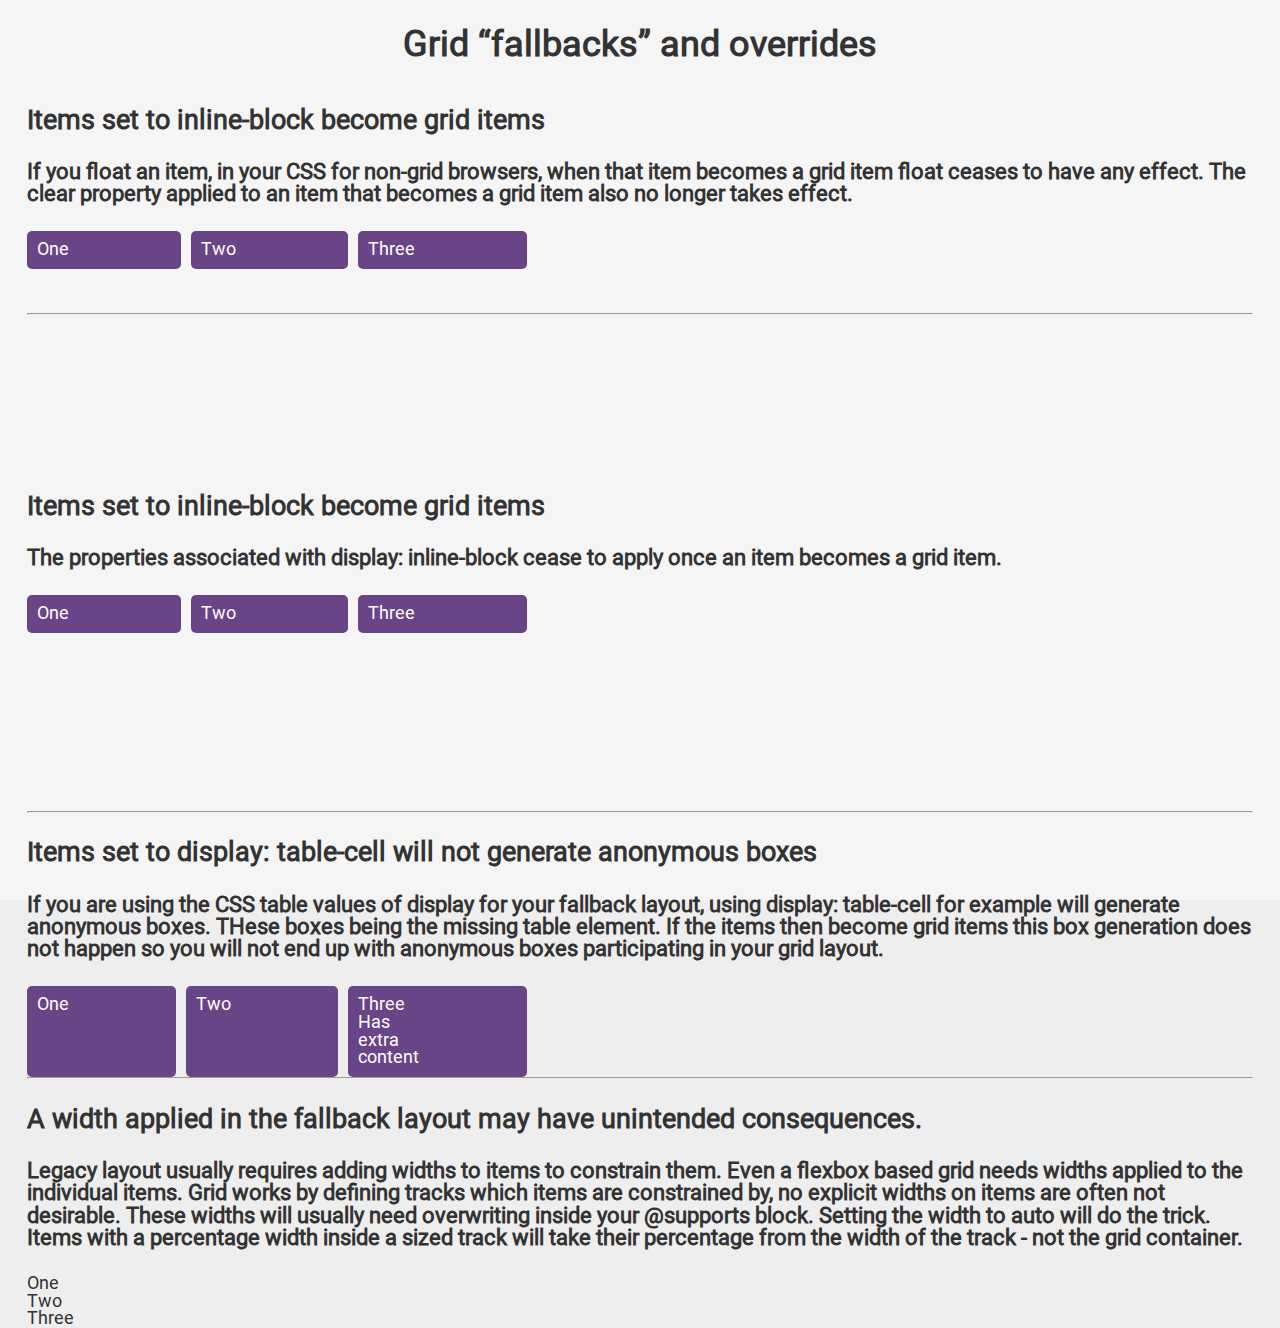
==== commit fb9f6de4: "update fallback page" ====
--- a/html/fallback.html
+++ b/html/fallback.html
@@ -30,10 +30,6 @@
                 The clear property applied to an item that becomes a grid item also no longer takes effect.
 
             </h3>
-
-            <p>
-                Example:
-            </p>
 
             <div class="grid">
                 <div>One</div>
@@ -89,6 +85,31 @@
 
         </div>
 
+        <hr>
+
+        <div id="item-widths-fallback">
+
+            <h2>
+                A width applied in the fallback layout may have unintended consequences.
+            </h2>
+
+            <h3>
+                Legacy layout usually requires adding widths to items to constrain them. Even a flexbox based grid needs widths applied to
+                the individual items. Grid works by defining tracks which items are constrained by, no explicit widths on
+                items are often not desirable. These widths will usually need overwriting inside your @supports block. Setting
+                the width to auto will do the trick. Items with a percentage width inside a sized track will take their percentage
+                from the width of the track - not the grid container.
+            </h3>
+
+            <div class="grid">
+                <div>One</div>
+                <div>Two</div>
+                <div>Three</div>
+            </div>
+
+
+        </div>
+
     </div>
 
     <script src="js/master.bundle.js "></script>
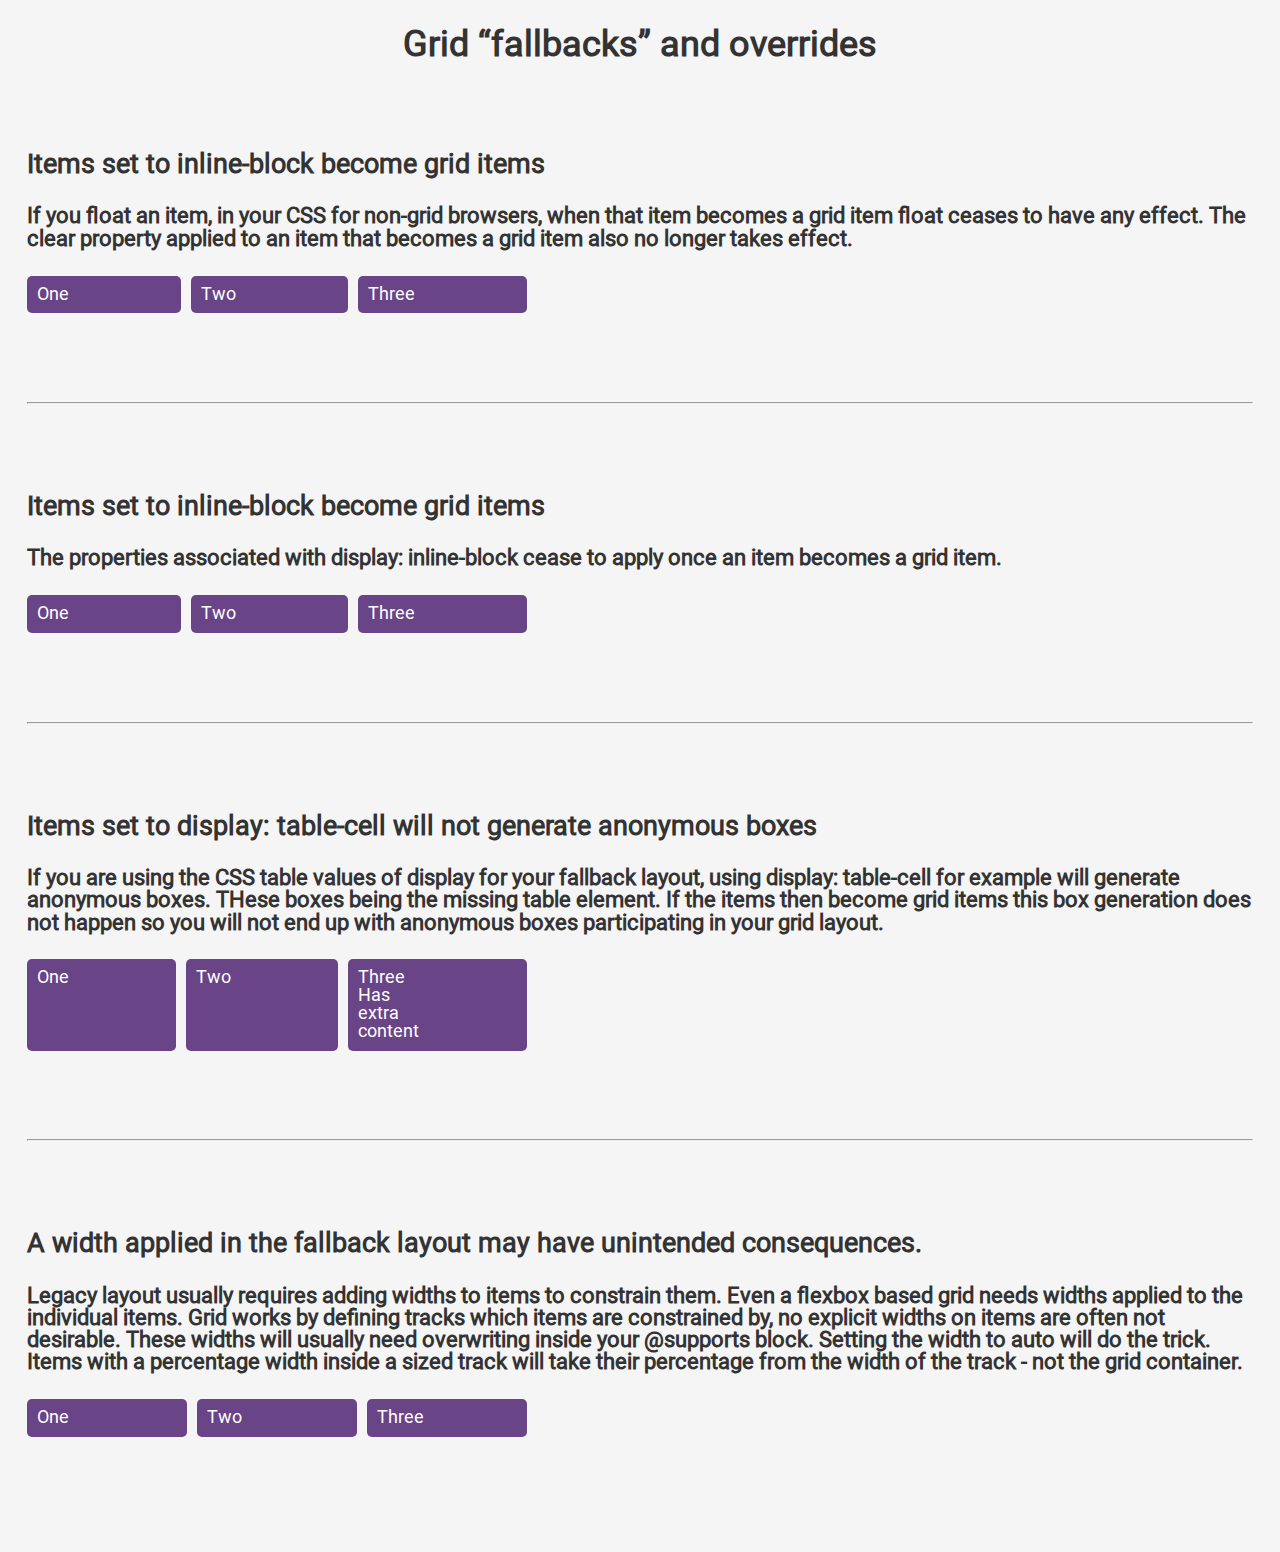
==== commit fecf0fdd: "adds ie11 polyfyl try & ecommerce page" ====
--- a/html/fallback.html
+++ b/html/fallback.html
@@ -3,7 +3,7 @@
 
 <head>
     <meta charset="UTF-8">
-    <title>Css Grid</title>
+    <title>Css Grid Fallback</title>
     <meta name="viewport" content="width=device-width, initial-scale=1.0, maximum-scale=1.0, user-scalable=no">
     <link rel="stylesheet" type="text/css" href="css/styles.css">
     <link rel="shortcut icon" href="./assets/images/favicon.ico" type="image/x-icon">
--- a/html/css/styles.css
+++ b/html/css/styles.css
@@ -1 +1,1310 @@
-html{font-family:sans-serif;line-height:1.15;-ms-text-size-adjust:100%;-webkit-text-size-adjust:100%}body{margin:0}article,aside,footer,header,nav,section{display:block}h1{font-size:2em;margin:.67em 0}figcaption,figure,main{display:block}figure{margin:0}hr{box-sizing:content-box;height:0;overflow:visible}pre{font-family:monospace,monospace;font-size:1em}a{background-color:transparent;-webkit-text-decoration-skip:objects;outline:none}a:active,a:hover{outline-width:0}abbr[title]{border-bottom:none;text-decoration:underline;text-decoration:underline dotted}b,strong{font-weight:inherit;font-weight:bolder}code,kbd,samp{font-family:monospace,monospace;font-size:1em}dfn{font-style:italic}mark{background-color:#ff0;color:#000}small{font-size:80%}sub,sup{font-size:75%;line-height:0;position:relative;vertical-align:baseline}sub{bottom:-.25em}sup{top:-.5em}audio,video{display:inline-block}audio:not([controls]){display:none;height:0}img{border-style:none}svg:not(:root){overflow:hidden}button,input,optgroup,select,textarea{font:inherit;margin:0;border-radius:0}optgroup{font-weight:700}button,input{overflow:visible}button,select{text-transform:none}[type=reset],[type=submit],button,html [type=button]{-webkit-appearance:button}[type=button]::-moz-focus-inner,[type=reset]::-moz-focus-inner,[type=submit]::-moz-focus-inner,button::-moz-focus-inner{border-style:none;padding:0}[type=button]:-moz-focusring,[type=reset]:-moz-focusring,[type=submit]:-moz-focusring,button:-moz-focusring{outline:1px dotted ButtonText}fieldset{border:1px solid silver;margin:0 2px;padding:.35em .625em .75em}legend{box-sizing:border-box;color:inherit;display:table;max-width:100%;padding:0;white-space:normal}progress{display:inline-block;vertical-align:baseline}textarea{overflow:auto}[type=checkbox],[type=radio]{box-sizing:border-box;padding:0}[type=number]::-webkit-inner-spin-button,[type=number]::-webkit-outer-spin-button{height:auto}[type=search]{-webkit-appearance:textfield;outline-offset:-2px}[type=search]::-webkit-search-cancel-button,[type=search]::-webkit-search-decoration{-webkit-appearance:none}::-webkit-file-upload-button{-webkit-appearance:button;font:inherit}details,menu{display:block}summary{display:list-item}canvas{display:inline-block}[hidden],template{display:none}html{box-sizing:border-box}*{box-sizing:border-box;padding:0;margin:0;-webkit-margin-before:0;-webkit-margin-after:0}a,abbr,acronym,address,applet,article,aside,audio,b,big,blockquote,body,canvas,caption,center,cite,code,dd,del,details,dfn,div,dl,dt,em,embed,fieldset,figcaption,figure,footer,form,h1,h2,h3,h4,h5,h6,header,hgroup,html,i,iframe,img,ins,kbd,label,legend,li,mark,menu,nav,object,ol,output,p,pre,q,ruby,s,samp,section,small,span,strike,strong,sub,summary,sup,table,tbody,td,tfoot,th,thead,time,tr,tt,u,ul,var,video{margin:0;padding:0;border:0;font-size:100%;vertical-align:baseline}article,aside,details,figcaption,figure,footer,header,hgroup,menu,nav,section{display:block}body{line-height:1}ol,ul{list-style:none}blockquote,q{quotes:none}blockquote:after,blockquote:before,q:after,q:before{content:"";content:none}table{border-collapse:collapse;border-spacing:0}a img{border:none;outline:none}img{display:block;max-width:100%}@font-face{font-family:Roboto-Regular;font-style:normal;font-weight:400;src:url("../assets/fonts/Roboto-Regular.ttf") format("truetype")}@font-face{font-family:Roboto-Italic;font-style:normal;font-weight:400;src:url("../assets/fonts/Roboto-Italic.ttf") format("truetype")}html{font-size:10px}@media (max-width:767px){html{font-size:2.66667vw}}@media (min-width:768px){html{font-size:1.30208vw;font-size:.69444vw}}@media (min-width:1440px){html{font-size:10px}}body{font-family:Roboto-Regular,Arial,sans-serif;-webkit-font-smoothing:antialiased}@media (max-width:767px){body.fixed{overflow:hidden}}a{text-decoration:none}body{background-color:#eee}#main{width:100%;max-width:100%;margin:0;padding:0}button{background:#ddd;border-radius:1rem;font-size:2rem;padding:2rem;margin-top:2rem}.text--italic{font-style:italic}img,picture{width:100%}h1{text-align:center}@media (max-width:767px){h1{font-size:3.5rem}}@media (min-width:768px){h1{font-size:5rem;font-size:8rem}}@media (max-width:767px){h2{font-size:2.3rem}}@media (min-width:768px){h2{font-size:0;font-size:3.2rem}}h4{font-size:1.4rem;font-weight:900;text-transform:capitalize;line-height:1.14;letter-spacing:normal;font-family:sans-serif;padding-top:.9rem}@media (min-width:768px){h4{padding-top:3rem;font-size:1.8rem;line-height:1.28}}p{display:none}@supports ((display:-ms-grid) or (display:grid)){.grid-container{display:-ms-grid;display:grid;margin:3rem auto;width:33.6rem}@media (min-width:768px){.grid-container{width:110rem}}.item--full{grid-column:1/-1}}.c-slider{display:none;color:#fff;padding:2rem 16rem 2rem 2rem}@media (min-width:768px){.c-slider{display:block;border:3.2rem solid #daa520;background:50%/cover no-repeat url("https://picsum.photos/428/424");height:48.8rem}}.c-slider__title{font-size:5rem}.c-test{font-size:2.5rem;font-weight:700;color:#fff}.b-header{padding:2rem;background:#874996}.b-sidebar{display:-ms-grid;display:grid;background:#fff;-webkit-box-pack:center;-ms-flex-pack:center;justify-content:center;-webkit-box-align:center;-ms-flex-align:center;align-items:center}@media (min-width:768px){.b-sidebar{border:1rem solid #ffebcd}}.b-sidebar img{width:50px;grid-column:1/-1}@media (min-width:768px){.b-sidebar img{width:100px}}.b-news-week{-ms-grid-columns:15.6rem 16rem;grid-template-columns:15.6rem 16rem;grid-column-gap:2rem;grid-row-gap:2rem}@media (min-width:768px){.b-news-week{-ms-grid-columns:20rem 34.4rem 49.2rem;grid-template-columns:20rem 34.4rem 49.2rem;-ms-grid-rows:13.6rem 45.6rem;grid-template-rows:13.6rem 45.6rem;grid-column-gap:3.2rem;grid-row-gap:0}}.b-news-week__title{font-weight:bolder;-ms-grid-row:1;grid-row-start:1;-ms-grid-column:1;grid-column-start:1}@media (min-width:768px){.b-news-week__title{-ms-grid-row:2;grid-row-start:2;-ms-grid-column:1;grid-column-start:1}}.b-news-week__item1{-ms-grid-row:1;grid-row-start:1;-ms-grid-column:1;grid-column-start:1;margin-top:8rem}@media (min-width:768px){.b-news-week__item1{-ms-grid-row:2;grid-row-start:2;-ms-grid-column:1;grid-column-start:1;margin-top:19.2rem}}.b-news-week__item2{-ms-grid-row:1;grid-row-start:1;-ms-grid-column:2;grid-column-start:2}@media (min-width:768px){.b-news-week__item2{-ms-grid-row:2;grid-row-start:2;-ms-grid-column:2;grid-column-start:2}}.b-news-week__item3{-ms-grid-row:2;grid-row-start:2}@media (min-width:768px){.b-news-week__item3{-ms-grid-row:1;grid-row-start:1;-ms-grid-column:3;grid-column-start:3}}.b-news-week__item4{-ms-grid-row:3;grid-row-start:3;grid-column:1/-1;display:-webkit-box;display:-ms-flexbox;display:flex}@media (min-width:768px){.b-news-week__item4{-ms-grid-row:3;grid-row-start:3;-ms-grid-column:3;grid-column-start:3;margin-top:1.6rem}}.b-news-week__item4 h4{padding:0 .3rem 0 1rem}@media (min-width:768px){.b-news-week__item4 h4{padding:0 1rem 0 3rem}}.b-my-business{-ms-grid-columns:16rem 15.6rem;grid-template-columns:16rem 15.6rem;grid-column-gap:2rem;grid-row-gap:2rem}.b-my-business__title{grid-column:-1/1}@media (min-width:768px){.b-my-business{-ms-grid-columns:(27.2rem)[3] 1fr;grid-template-columns:repeat(3,27.2rem) 1fr;-ms-grid-rows:17.6rem 36rem;grid-template-rows:17.6rem 36rem;grid-column-gap:3.2rem;grid-row-gap:0}.b-my-business__title{-ms-grid-column:1;grid-column:1}.b-my-business__item1{-ms-grid-row:2;grid-row-start:2;-ms-grid-column:1;grid-column-start:1}.b-my-business__item2{-ms-grid-row:2;grid-row-start:2;-ms-grid-column:2;grid-column-start:2}.b-my-business__item3{-ms-grid-row:1;grid-row-start:1;-ms-grid-column:3;grid-column-start:3}.b-my-business__item4{-ms-grid-row:3;grid-row-start:3;-ms-grid-column:2;grid-column-start:2}.b-my-business__item5{-ms-grid-row:3;grid-row-start:3;-ms-grid-column:3;grid-column-start:3;grid-column-end:3}}.b-whats-new{-ms-grid-columns:(1fr)[2];grid-template-columns:repeat(2,1fr);grid-column-gap:2rem;grid-row-gap:2rem}.b-whats-new__title{grid-column:-1/1}@media (min-width:768px){.b-whats-new{-ms-grid-columns:(27.2rem)[3] 1fr;grid-template-columns:repeat(3,27.2rem) 1fr;-ms-grid-rows:11.2rem 36rem 13.6rem;grid-template-rows:11.2rem 36rem 13.6rem;grid-column-gap:3.2rem;grid-row-gap:0}.b-whats-new__title{-ms-grid-column:1;grid-column:1}.b-whats-new__item1{-ms-grid-row:2;grid-row-start:2;-ms-grid-column:1;grid-column-start:1}.b-whats-new__item2{-ms-grid-row:2;grid-row-start:2;-ms-grid-column:2;grid-column-start:2}.b-whats-new__item3{-ms-grid-row:1;grid-row-start:1;-ms-grid-column:3;grid-column-start:3}.b-whats-new__item4{-ms-grid-row:1;grid-row-start:1;-ms-grid-column:4;grid-column-start:4}.b-whats-new__item5{-ms-grid-row:3;grid-row-start:3;-ms-grid-column:1;grid-column-start:1}.b-whats-new__item6{-ms-grid-row:4;grid-row-start:4;-ms-grid-column:2;grid-column-start:2}.b-whats-new__item7{-ms-grid-row:4;grid-row-start:4;grid-column:3/-1}}.b-footer{display:-webkit-box;display:-ms-flexbox;display:flex;background-color:bisque;color:#556b2f;padding:4rem 5rem;-webkit-box-pack:space-evenly;-ms-flex-pack:space-evenly;justify-content:space-evenly;-ms-flex-item-align:center;align-self:center}.b-footer p{display:inline;font-size:2em}.b-footer img{width:inherit}.b-header{grid-area:hd}.b-footer{grid-area:ft}.b-sidebar{grid-area:sd}.wrapper{display:-ms-grid;display:grid;-ms-grid-columns:(1fr)[9];grid-template-columns:repeat(9,1fr);grid-auto-rows:minmax(100px,auto);grid-template-areas:"hd hd hd hd hd hd hd sd sd" "main main main main main main main main main" ". ft ft ft ft ft ft ft ."}@media (min-width:768px){.wrapper{-ms-grid-columns:(1fr)[9];grid-template-columns:repeat(9,1fr);grid-template-areas:"hd hd hd hd hd hd hd hd hd" "main main main main main main main main main" "sd sd sd sd sd sd sd sd sd" ". ft ft ft ft ft ft ft ."}}.b-test-block{display:-ms-grid;display:grid;margin:2rem 4rem;grid-area:main;-ms-grid-columns:1fr 1fr;grid-template-columns:1fr 1fr;grid-column-gap:2rem;grid-row-gap:2rem}@media (min-width:768px){.b-test-block{-ms-grid-columns:3fr 2fr 1fr;grid-template-columns:3fr 2fr 1fr;grid-auto-rows:minmax(100px,auto);grid-column-gap:3.2rem;grid-row-gap:2rem}.b-test-block h4{display:none}}.b-test-block__title{font-weight:bolder;-ms-grid-row:1;grid-row-start:1;-ms-grid-column:1;grid-column-start:1}@media (min-width:768px){.b-test-block__title{-ms-grid-row:1;grid-row-start:1;-ms-grid-column:3;grid-column-start:3;text-shadow:2px 2px #e44311;text-align:center}}.b-test-block__item1{-ms-grid-row:1;grid-row-start:1;-ms-grid-column:1;grid-column-start:1}.b-test-block__item1 h4{padding:2rem}@media (min-width:768px){.b-test-block__item1{-ms-grid-row:1;grid-row-start:1;grid-column:1/2}}.b-test-block__item2{-ms-grid-row:1;grid-row-start:1;-ms-grid-column:2;grid-column-start:2}.b-test-block__item2 h4{padding:2rem}@media (min-width:768px){.b-test-block__item2{-ms-grid-row:1;grid-row-start:1;-ms-grid-column:2;grid-column-start:2}}.b-test-block__item3{-ms-grid-row:2;grid-row-start:2}@media (min-width:768px){.b-test-block__item3{-ms-grid-row:1;grid-row-start:1;-ms-grid-column:3;grid-column-start:3;-ms-flex-item-align:end;align-self:flex-end}}.b-test-block__item4{-ms-grid-row:2;grid-row-start:2;-ms-flex-item-align:center;-ms-grid-row-align:center;align-self:center}@media (min-width:768px){.b-test-block__item4{-ms-grid-row:1;grid-row-start:1;grid-column:1/3;-ms-flex-item-align:end;align-self:flex-end}}.b-test-block__item4 h4{padding:0 .3rem 0 1rem}@media (min-width:768px){.b-test-block__item4 h4{padding:0 1rem 0 3rem}}@media (min-width:768px){.b-test-block__item5{-ms-grid-row:2;grid-row:2;grid-column:1/-1}}@media only screen and (min-width:1440px){.wrapper{-ms-grid-columns:(1fr)[9];grid-template-columns:repeat(9,1fr);grid-auto-rows:minmax(100px,auto);grid-column-gap:2rem;grid-template-areas:"hd hd hd hd hd hd hd hd hd" "sd sd sd main main main main main main" "ft ft ft ft ft ft ft ft ft"}.test-block{width:auto}}.p-calendar{display:-ms-grid;display:grid;-ms-grid-columns:1fr;grid-template-columns:1fr;-ms-grid-rows:auto auto 1fr;grid-template-rows:auto auto 1fr;grid-gap:2rem;height:100vh;border:1rem solid #8b4513;padding:2rem;box-sizing:border-box;font-family:Bree Serif,serif;font-size:1.8rem}.p-calendar h1,.p-calendar h2{margin:0;padding:0}.p-calendar header{display:-ms-grid;display:grid;-ms-grid-columns:auto 1fr auto;grid-template-columns:auto 1fr auto;-ms-grid-rows:auto auto;grid-template-rows:auto auto}.p-calendar #year{-ms-grid-row:1;grid-row:1;font-size:3rem}.p-calendar #month,.p-calendar #year{-ms-grid-column:2;grid-column:2;justify-self:center;font-family:Candal,sans-serif}.p-calendar #month{-ms-grid-row:2;grid-row:2}@media (max-width:767px){.p-calendar #month{font-size:2.5rem}}@media (min-width:768px){.p-calendar #month{font-size:3rem;font-size:5rem}}.p-calendar #next,.p-calendar #prev{-ms-grid-row-span:2;-ms-grid-row:1;grid-row:1/span 2;-ms-flex-item-align:center;-ms-grid-row-align:center;align-self:center}.p-calendar button{border:5px solid #be946a;color:#d78822;border-radius:2rem;padding:15px;margin:0 20px;background:#d8bc9d;font-size:1.5rem}.p-calendar button:hover{background:#be946a;cursor:pointer}.p-calendar button:active{border:5px solid #a9abbe;color:#a9abbe;background:#d78822;position:relative;top:2px;left:2px}.p-calendar nav{display:-ms-grid;display:grid;-ms-grid-columns:(1fr)[7];grid-template-columns:repeat(7,1fr);grid-gap:10px;-ms-grid-column-align:center;justify-items:center}.p-calendar #abr{display:none}.p-calendar main{display:-ms-grid;display:grid;-ms-grid-columns:(1fr)[7];grid-template-columns:repeat(7,1fr);grid-auto-rows:1fr;grid-gap:10px}.p-calendar .red{color:#a52430}.p-calendar .day{display:-ms-grid;display:grid;-ms-grid-columns:1fr;grid-template-columns:1fr;-ms-grid-rows:1fr;grid-template-rows:1fr;-webkit-box-align:end;-ms-flex-align:end;align-items:end;-ms-grid-column-align:end;justify-items:end;padding:5px 10px;background:#d8bc9d}.p-calendar .red.day{background:#be946a}.p-calendar .today{color:#5d628f;font-weight:700}@media (min-width:768px){.p-calendar{font-size:2rem}.p-calendar #days{display:none}.p-calendar #abr{display:-ms-grid;display:grid}.p-calendar button{border:3px solid #be946a;border-radius:15px;padding:10px;margin:0 10px;font-size:1.2em}}@media (min-width:50px){.p-calendar{font-size:5rem}.p-calendar main{-ms-grid-columns:(1fr)[7];grid-template-columns:repeat(7,1fr)}.p-calendar button{border:2rem solid #be946a;border-radius:3rem;padding:5rem;margin:0 1rem;font-size:3rem}}.p-fallbacks{font-size:2rem;background:#f5f5f5;color:#333;height:100vh}@media (min-width:768px){.p-fallbacks{padding:3rem}.p-fallbacks p{margin:3rem 0}}.p-fallbacks h1{font-size:4rem}.p-fallbacks h2{font-size:3rem;margin:3rem 0}.p-fallbacks h3{font-size:2.5rem;margin:3rem 0}.p-fallbacks p{display:block;margin:3rem 0}#float-fallback{margin:5rem auto}#float-fallback .grid>div{float:left}#float-fallback .grid{display:-ms-grid;display:grid;grid-gap:10px;-ms-grid-columns:(auto)[3];grid-template-columns:repeat(3,auto);width:500px}#float-fallback .grid>div{background-color:#694486;color:#fff;padding:10px;border-radius:5px}#inline-block-fallback{margin:20rem auto}#inline-block-fallback .grid>div{display:inline-block}#inline-block-fallback .grid{display:-ms-grid;display:grid;grid-gap:10px;-ms-grid-columns:(auto)[3];grid-template-columns:repeat(3,auto);width:500px}#inline-block-fallback .grid>div{background-color:#694486;color:#fff;padding:10px;border-radius:5px}#table-fallback .grid>div{display:table-cell;vertical-align:top}#table-fallback .grid{border-spacing:10px;display:-ms-grid;display:grid;grid-gap:10px;-ms-grid-columns:(auto)[3];grid-template-columns:repeat(3,auto);width:500px}#table-fallback .grid>div{background-color:#694486;color:#fff;padding:10px;border-radius:5px}+html {
+  font-family: sans-serif;
+  line-height: 1.15;
+  -ms-text-size-adjust: 100%;
+  -webkit-text-size-adjust: 100%;
+}
+
+body {
+  margin: 0;
+}
+
+article,
+aside,
+footer,
+header,
+nav,
+section {
+  display: block;
+}
+
+h1 {
+  font-size: 2em;
+  margin: 0.67em 0;
+}
+
+figcaption,
+figure,
+main {
+  display: block;
+}
+
+figure {
+  margin: 0;
+}
+
+hr {
+  box-sizing: content-box;
+  height: 0;
+  overflow: visible;
+}
+
+pre {
+  font-family: monospace, monospace;
+  font-size: 1em;
+}
+
+a {
+  background-color: transparent;
+  -webkit-text-decoration-skip: objects;
+  outline: none;
+}
+
+a:active,
+a:hover {
+  outline-width: 0;
+}
+
+abbr[title] {
+  border-bottom: none;
+  text-decoration: underline;
+  text-decoration: underline dotted;
+}
+
+b,
+strong {
+  font-weight: inherit;
+}
+
+b,
+strong {
+  font-weight: bolder;
+}
+
+code,
+kbd,
+samp {
+  font-family: monospace, monospace;
+  font-size: 1em;
+}
+
+dfn {
+  font-style: italic;
+}
+
+mark {
+  background-color: #ff0;
+  color: #000;
+}
+
+small {
+  font-size: 80%;
+}
+
+sub,
+sup {
+  font-size: 75%;
+  line-height: 0;
+  position: relative;
+  vertical-align: baseline;
+}
+
+sub {
+  bottom: -0.25em;
+}
+
+sup {
+  top: -0.5em;
+}
+
+audio,
+video {
+  display: inline-block;
+}
+
+audio:not([controls]) {
+  display: none;
+  height: 0;
+}
+
+img {
+  border-style: none;
+}
+
+svg:not(:root) {
+  overflow: hidden;
+}
+
+button,
+input,
+optgroup,
+select,
+textarea {
+  font: inherit;
+  margin: 0;
+  border-radius: 0;
+}
+
+optgroup {
+  font-weight: bold;
+}
+
+button,
+input {
+  overflow: visible;
+}
+
+button,
+select {
+  text-transform: none;
+}
+
+button,
+html [type="button"],
+[type="reset"],
+[type="submit"] {
+  -webkit-appearance: button;
+}
+
+button::-moz-focus-inner,
+[type="button"]::-moz-focus-inner,
+[type="reset"]::-moz-focus-inner,
+[type="submit"]::-moz-focus-inner {
+  border-style: none;
+  padding: 0;
+}
+
+button:-moz-focusring,
+[type="button"]:-moz-focusring,
+[type="reset"]:-moz-focusring,
+[type="submit"]:-moz-focusring {
+  outline: 1px dotted ButtonText;
+}
+
+fieldset {
+  border: 1px solid #c0c0c0;
+  margin: 0 2px;
+  padding: 0.35em 0.625em 0.75em;
+}
+
+legend {
+  box-sizing: border-box;
+  color: inherit;
+  display: table;
+  max-width: 100%;
+  padding: 0;
+  white-space: normal;
+}
+
+progress {
+  display: inline-block;
+  vertical-align: baseline;
+}
+
+textarea {
+  overflow: auto;
+}
+
+[type="checkbox"],
+[type="radio"] {
+  box-sizing: border-box;
+  padding: 0;
+}
+
+[type="number"]::-webkit-inner-spin-button,
+[type="number"]::-webkit-outer-spin-button {
+  height: auto;
+}
+
+[type="search"] {
+  -webkit-appearance: textfield;
+  outline-offset: -2px;
+}
+
+[type="search"]::-webkit-search-cancel-button,
+[type="search"]::-webkit-search-decoration {
+  -webkit-appearance: none;
+}
+
+::-webkit-file-upload-button {
+  -webkit-appearance: button;
+  font: inherit;
+}
+
+details,
+menu {
+  display: block;
+}
+
+summary {
+  display: list-item;
+}
+
+canvas {
+  display: inline-block;
+}
+
+template {
+  display: none;
+}
+
+[hidden] {
+  display: none;
+}
+
+html {
+  box-sizing: border-box;
+}
+
+* {
+  box-sizing: border-box;
+  padding: 0;
+  margin: 0;
+  -webkit-margin-before: 0;
+  -webkit-margin-after: 0;
+}
+
+html, body, div, span, applet, object, iframe,
+h1, h2, h3, h4, h5, h6, p, blockquote, pre,
+a, abbr, acronym, address, big, cite, code,
+del, dfn, em, img, ins, kbd, q, s, samp,
+small, strike, strong, sub, sup, tt, var,
+b, u, i, center,
+dl, dt, dd, ol, ul, li,
+fieldset, form, label, legend,
+table, caption, tbody, tfoot, thead, tr, th, td,
+article, aside, canvas, details, embed,
+figure, figcaption, footer, header, hgroup,
+menu, nav, output, ruby, section, summary,
+time, mark, audio, video {
+  margin: 0;
+  padding: 0;
+  border: 0;
+  font-size: 100%;
+  vertical-align: baseline;
+}
+
+/* HTML5 display-role reset for older browsers */
+article, aside, details, figcaption, figure,
+footer, header, hgroup, menu, nav, section {
+  display: block;
+}
+
+body {
+  line-height: 1;
+}
+
+ol, ul {
+  list-style: none;
+}
+
+blockquote, q {
+  quotes: none;
+}
+
+blockquote:before, blockquote:after,
+q:before, q:after {
+  content: '';
+  content: none;
+}
+
+table {
+  border-collapse: collapse;
+  border-spacing: 0;
+}
+
+a img {
+  border: none;
+  outline: none;
+}
+
+img {
+  display: block;
+  max-width: 100%;
+}
+
+@font-face {
+  font-family: "Roboto-Regular";
+  font-style: normal;
+  font-weight: 400;
+  src: url("../assets/fonts/Roboto-Regular.ttf") format("truetype");
+}
+
+@font-face {
+  font-family: "Roboto-Italic";
+  font-style: normal;
+  font-weight: 400;
+  src: url("../assets/fonts/Roboto-Italic.ttf") format("truetype");
+}
+
+html {
+  font-size: 10px;
+}
+
+@media (max-width: 767px) {
+  html {
+    font-size: 2.66667vw;
+  }
+}
+
+@media (min-width: 768px) {
+  html {
+    font-size: 1.30208vw;
+  }
+}
+
+@media (min-width: 768px) {
+  html {
+    font-size: 0.69444vw;
+  }
+}
+
+@media (min-width: 1440px) {
+  html {
+    font-size: 10px;
+  }
+}
+
+body {
+  font-family: "Roboto-Regular", Arial, sans-serif;
+  -webkit-font-smoothing: antialiased;
+}
+
+@media (max-width: 767px) {
+  body.fixed {
+    overflow: hidden;
+  }
+}
+
+a {
+  text-decoration: none;
+}
+
+body {
+  background-color: #eee;
+}
+
+#main {
+  width: 100%;
+  max-width: 100%;
+  margin: 0;
+  padding: 0;
+}
+
+button {
+  background: #ddd;
+  border-radius: 1rem;
+  font-size: 2rem;
+  padding: 2rem;
+  margin-top: 2rem;
+}
+
+.text--italic {
+  font-style: italic;
+}
+
+picture {
+  width: 100%;
+}
+
+img {
+  width: 100%;
+}
+
+h1 {
+  text-align: center;
+}
+
+@media (max-width: 767px) {
+  h1 {
+    font-size: 3.5rem;
+  }
+}
+
+@media (min-width: 768px) {
+  h1 {
+    font-size: 5rem;
+  }
+}
+
+@media (min-width: 768px) {
+  h1 {
+    font-size: 8rem;
+  }
+}
+
+@media (max-width: 767px) {
+  h2 {
+    font-size: 2.3rem;
+  }
+}
+
+@media (min-width: 768px) {
+  h2 {
+    font-size: 0rem;
+  }
+}
+
+@media (min-width: 768px) {
+  h2 {
+    font-size: 3.2rem;
+  }
+}
+
+h4 {
+  font-size: 1.4rem;
+  font-weight: 900;
+  text-transform: capitalize;
+  line-height: 1.14;
+  letter-spacing: normal;
+  font-family: sans-serif;
+  padding-top: 0.9rem;
+}
+
+@media (min-width: 768px) {
+  h4 {
+    padding-top: 3rem;
+    font-size: 1.8rem;
+    line-height: 1.28;
+  }
+}
+
+p {
+  display: none;
+}
+
+@supports ((display: -ms-grid) or (display: grid)) {
+  .grid-container {
+    display: -ms-grid;
+    display: grid;
+    margin: 3rem auto;
+    width: 33.6rem;
+  }
+  @media (min-width: 768px) {
+    .grid-container {
+      width: 110rem;
+    }
+  }
+  .item--full {
+    grid-column: 1 / -1;
+  }
+}
+
+.c-slider {
+  display: none;
+  color: white;
+  padding: 2rem 16rem 2rem 2rem;
+}
+
+@media (min-width: 768px) {
+  .c-slider {
+    display: block;
+    border: 3.2rem solid goldenrod;
+    background: center/cover no-repeat url("https://picsum.photos/428/424");
+    height: 48.8rem;
+  }
+}
+
+.c-slider__title {
+  font-size: 5rem;
+}
+
+.c-test {
+  font-size: 2.5rem;
+  font-weight: 700;
+  color: #ffffff;
+}
+
+.b-header {
+  padding: 2rem;
+  background: #874996;
+}
+
+.b-sidebar {
+  display: -ms-grid;
+  display: grid;
+  background: white;
+  -webkit-box-pack: center;
+      -ms-flex-pack: center;
+          justify-content: center;
+  -webkit-box-align: center;
+      -ms-flex-align: center;
+          align-items: center;
+}
+
+@media (min-width: 768px) {
+  .b-sidebar {
+    border: 1rem solid blanchedalmond;
+  }
+}
+
+.b-sidebar img {
+  width: 50px;
+  grid-column: 1/-1;
+}
+
+@media (min-width: 768px) {
+  .b-sidebar img {
+    width: 100px;
+  }
+}
+
+.b-news-week {
+  -ms-grid-columns: 15.6rem 16rem;
+      grid-template-columns: 15.6rem 16rem;
+  grid-column-gap: 2rem;
+  grid-row-gap: 2rem;
+}
+
+@media (min-width: 768px) {
+  .b-news-week {
+    -ms-grid-columns: 20rem 34.4rem 49.2rem;
+        grid-template-columns: 20rem 34.4rem 49.2rem;
+    -ms-grid-rows: 13.6rem 45.6rem;
+        grid-template-rows: 13.6rem 45.6rem;
+    grid-column-gap: 3.2rem;
+    grid-row-gap: 0;
+  }
+}
+
+.b-news-week__title {
+  font-weight: bolder;
+  -ms-grid-row: 1;
+      grid-row-start: 1;
+  -ms-grid-column: 1;
+      grid-column-start: 1;
+}
+
+@media (min-width: 768px) {
+  .b-news-week__title {
+    -ms-grid-row: 2;
+        grid-row-start: 2;
+    -ms-grid-column: 1;
+        grid-column-start: 1;
+  }
+}
+
+.b-news-week__item1 {
+  -ms-grid-row: 1;
+      grid-row-start: 1;
+  -ms-grid-column: 1;
+      grid-column-start: 1;
+  margin-top: 8rem;
+}
+
+@media (min-width: 768px) {
+  .b-news-week__item1 {
+    -ms-grid-row: 2;
+        grid-row-start: 2;
+    -ms-grid-column: 1;
+        grid-column-start: 1;
+    margin-top: 19.2rem;
+  }
+}
+
+.b-news-week__item2 {
+  -ms-grid-row: 1;
+      grid-row-start: 1;
+  -ms-grid-column: 2;
+      grid-column-start: 2;
+}
+
+@media (min-width: 768px) {
+  .b-news-week__item2 {
+    -ms-grid-row: 2;
+        grid-row-start: 2;
+    -ms-grid-column: 2;
+        grid-column-start: 2;
+  }
+}
+
+.b-news-week__item3 {
+  -ms-grid-row: 2;
+      grid-row-start: 2;
+}
+
+@media (min-width: 768px) {
+  .b-news-week__item3 {
+    -ms-grid-row: 1;
+        grid-row-start: 1;
+    -ms-grid-column: 3;
+        grid-column-start: 3;
+  }
+}
+
+.b-news-week__item4 {
+  -ms-grid-row: 3;
+      grid-row-start: 3;
+  grid-column: 1/ -1;
+  display: -webkit-box;
+  display: -ms-flexbox;
+  display: flex;
+}
+
+@media (min-width: 768px) {
+  .b-news-week__item4 {
+    -ms-grid-row: 3;
+        grid-row-start: 3;
+    -ms-grid-column: 3;
+        grid-column-start: 3;
+    margin-top: 1.6rem;
+  }
+}
+
+.b-news-week__item4 h4 {
+  padding: 0 0.3rem 0 1rem;
+}
+
+@media (min-width: 768px) {
+  .b-news-week__item4 h4 {
+    padding: 0 1rem 0 3rem;
+  }
+}
+
+.b-my-business {
+  -ms-grid-columns: 16rem 15.6rem;
+      grid-template-columns: 16rem 15.6rem;
+  grid-column-gap: 2rem;
+  grid-row-gap: 2rem;
+}
+
+.b-my-business__title {
+  grid-column: -1/1;
+}
+
+@media (min-width: 768px) {
+  .b-my-business {
+    -ms-grid-columns: (27.2rem)[3] 1fr;
+        grid-template-columns: repeat(3, 27.2rem) 1fr;
+    -ms-grid-rows: 17.6rem 36rem;
+        grid-template-rows: 17.6rem 36rem;
+    grid-column-gap: 3.2rem;
+    grid-row-gap: 0;
+  }
+  .b-my-business__title {
+    -ms-grid-column: 1;
+        grid-column: 1;
+  }
+  .b-my-business__item1 {
+    -ms-grid-row: 2;
+        grid-row-start: 2;
+    -ms-grid-column: 1;
+        grid-column-start: 1;
+  }
+  .b-my-business__item2 {
+    -ms-grid-row: 2;
+        grid-row-start: 2;
+    -ms-grid-column: 2;
+        grid-column-start: 2;
+  }
+  .b-my-business__item3 {
+    -ms-grid-row: 1;
+        grid-row-start: 1;
+    -ms-grid-column: 3;
+        grid-column-start: 3;
+  }
+  .b-my-business__item4 {
+    -ms-grid-row: 3;
+        grid-row-start: 3;
+    -ms-grid-column: 2;
+        grid-column-start: 2;
+  }
+  .b-my-business__item5 {
+    -ms-grid-row: 3;
+        grid-row-start: 3;
+    -ms-grid-column: 3;
+        grid-column-start: 3;
+    grid-column-end: 3;
+  }
+}
+
+.b-whats-new {
+  -ms-grid-columns: (1fr)[2];
+      grid-template-columns: repeat(2, 1fr);
+  grid-column-gap: 2rem;
+  grid-row-gap: 2rem;
+}
+
+.b-whats-new__title {
+  grid-column: -1/1;
+}
+
+@media (min-width: 768px) {
+  .b-whats-new {
+    -ms-grid-columns: (27.2rem)[3] 1fr;
+        grid-template-columns: repeat(3, 27.2rem) 1fr;
+    -ms-grid-rows: 11.2rem 36rem 13.6rem;
+        grid-template-rows: 11.2rem 36rem 13.6rem;
+    grid-column-gap: 3.2rem;
+    grid-row-gap: 0;
+  }
+  .b-whats-new__title {
+    -ms-grid-column: 1;
+        grid-column: 1;
+  }
+  .b-whats-new__item1 {
+    -ms-grid-row: 2;
+        grid-row-start: 2;
+    -ms-grid-column: 1;
+        grid-column-start: 1;
+  }
+  .b-whats-new__item2 {
+    -ms-grid-row: 2;
+        grid-row-start: 2;
+    -ms-grid-column: 2;
+        grid-column-start: 2;
+  }
+  .b-whats-new__item3 {
+    -ms-grid-row: 1;
+        grid-row-start: 1;
+    -ms-grid-column: 3;
+        grid-column-start: 3;
+  }
+  .b-whats-new__item4 {
+    -ms-grid-row: 1;
+        grid-row-start: 1;
+    -ms-grid-column: 4;
+        grid-column-start: 4;
+  }
+  .b-whats-new__item5 {
+    -ms-grid-row: 3;
+        grid-row-start: 3;
+    -ms-grid-column: 1;
+        grid-column-start: 1;
+  }
+  .b-whats-new__item6 {
+    -ms-grid-row: 4;
+        grid-row-start: 4;
+    -ms-grid-column: 2;
+        grid-column-start: 2;
+  }
+  .b-whats-new__item7 {
+    -ms-grid-row: 4;
+        grid-row-start: 4;
+    grid-column: 3 / -1;
+  }
+}
+
+.b-footer {
+  display: -webkit-box;
+  display: -ms-flexbox;
+  display: flex;
+  background-color: bisque;
+  color: darkolivegreen;
+  padding: 4rem 5rem;
+  -webkit-box-pack: space-evenly;
+      -ms-flex-pack: space-evenly;
+          justify-content: space-evenly;
+  -ms-flex-item-align: center;
+      align-self: center;
+}
+
+.b-footer p {
+  display: inline;
+  font-size: 2em;
+}
+
+.b-footer img {
+  width: inherit;
+}
+
+.b-header {
+  grid-area: hd;
+}
+
+.b-footer {
+  grid-area: ft;
+}
+
+.b-sidebar {
+  grid-area: sd;
+}
+
+.wrapper {
+  display: -ms-grid;
+  display: grid;
+  -ms-grid-columns: (1fr)[9];
+      grid-template-columns: repeat(9, 1fr);
+  grid-auto-rows: minmax(100px, auto);
+  grid-template-areas: "hd hd hd hd hd hd hd sd sd" "main main main main main main main main main" ". ft ft ft ft ft ft ft .";
+}
+
+@media (min-width: 768px) {
+  .wrapper {
+    -ms-grid-columns: (1fr)[9];
+        grid-template-columns: repeat(9, 1fr);
+    grid-template-areas: "hd hd hd hd hd hd hd hd hd" "main main main main main main main main main" "sd sd sd sd sd sd sd sd sd" ". ft ft ft ft ft ft ft .";
+  }
+}
+
+.b-test-block {
+  display: -ms-grid;
+  display: grid;
+  margin: 2rem 4rem;
+  grid-area: main;
+  -ms-grid-columns: 1fr 1fr;
+      grid-template-columns: 1fr 1fr;
+  grid-column-gap: 2rem;
+  grid-row-gap: 2rem;
+}
+
+@media (min-width: 768px) {
+  .b-test-block {
+    -ms-grid-columns: 3fr 2fr 1fr;
+        grid-template-columns: 3fr 2fr 1fr;
+    grid-auto-rows: minmax(100px, auto);
+    grid-column-gap: 3.2rem;
+    grid-row-gap: 2rem;
+  }
+  .b-test-block h4 {
+    display: none;
+  }
+}
+
+.b-test-block__title {
+  font-weight: bolder;
+  -ms-grid-row: 1;
+      grid-row-start: 1;
+  -ms-grid-column: 1;
+      grid-column-start: 1;
+}
+
+@media (min-width: 768px) {
+  .b-test-block__title {
+    -ms-grid-row: 1;
+        grid-row-start: 1;
+    -ms-grid-column: 3;
+        grid-column-start: 3;
+    text-shadow: 2px 2px #e44311;
+    text-align: center;
+  }
+}
+
+.b-test-block__item1 {
+  -ms-grid-row: 1;
+      grid-row-start: 1;
+  -ms-grid-column: 1;
+      grid-column-start: 1;
+}
+
+.b-test-block__item1 h4 {
+  padding: 2rem;
+}
+
+@media (min-width: 768px) {
+  .b-test-block__item1 {
+    -ms-grid-row: 1;
+        grid-row-start: 1;
+    grid-column: 1/2;
+  }
+}
+
+.b-test-block__item2 {
+  -ms-grid-row: 1;
+      grid-row-start: 1;
+  -ms-grid-column: 2;
+      grid-column-start: 2;
+}
+
+.b-test-block__item2 h4 {
+  padding: 2rem;
+}
+
+@media (min-width: 768px) {
+  .b-test-block__item2 {
+    -ms-grid-row: 1;
+        grid-row-start: 1;
+    -ms-grid-column: 2;
+        grid-column-start: 2;
+  }
+}
+
+.b-test-block__item3 {
+  -ms-grid-row: 2;
+      grid-row-start: 2;
+}
+
+@media (min-width: 768px) {
+  .b-test-block__item3 {
+    -ms-grid-row: 1;
+        grid-row-start: 1;
+    -ms-grid-column: 3;
+        grid-column-start: 3;
+    -ms-flex-item-align: end;
+        align-self: flex-end;
+  }
+}
+
+.b-test-block__item4 {
+  -ms-grid-row: 2;
+      grid-row-start: 2;
+  -ms-flex-item-align: center;
+      -ms-grid-row-align: center;
+      align-self: center;
+}
+
+@media (min-width: 768px) {
+  .b-test-block__item4 {
+    -ms-grid-row: 1;
+        grid-row-start: 1;
+    grid-column: 1/3;
+    -ms-flex-item-align: end;
+        align-self: flex-end;
+  }
+}
+
+.b-test-block__item4 h4 {
+  padding: 0 0.3rem 0 1rem;
+}
+
+@media (min-width: 768px) {
+  .b-test-block__item4 h4 {
+    padding: 0 1rem 0 3rem;
+  }
+}
+
+@media (min-width: 768px) {
+  .b-test-block__item5 {
+    -ms-grid-row: 2;
+        grid-row: 2;
+    grid-column: 1/-1;
+  }
+}
+
+@media only screen and (min-width: 1440px) {
+  .wrapper {
+    -ms-grid-columns: (1fr)[9];
+        grid-template-columns: repeat(9, 1fr);
+    grid-auto-rows: minmax(100px, auto);
+    grid-column-gap: 2rem;
+    grid-template-areas: "hd hd hd hd hd hd hd hd hd" "sd sd sd main main main main main main" "ft ft ft ft ft ft ft ft ft";
+  }
+  .test-block {
+    width: auto;
+  }
+}
+
+.p-calendar {
+  display: -ms-grid;
+  display: grid;
+  -ms-grid-columns: 1fr;
+      grid-template-columns: 1fr;
+  -ms-grid-rows: auto auto 1fr;
+      grid-template-rows: auto auto 1fr;
+  grid-gap: 2rem;
+  height: 100vh;
+  border: 1rem solid saddlebrown;
+  padding: 2rem;
+  box-sizing: border-box;
+  font-family: "Bree Serif", serif;
+  font-size: 1.8rem;
+}
+
+.p-calendar h1,
+.p-calendar h2 {
+  margin: 0;
+  padding: 0;
+}
+
+.p-calendar header {
+  display: -ms-grid;
+  display: grid;
+  -ms-grid-columns: auto 1fr auto;
+      grid-template-columns: auto 1fr auto;
+  -ms-grid-rows: auto auto;
+      grid-template-rows: auto auto;
+}
+
+.p-calendar #year {
+  -ms-grid-row: 1;
+      grid-row: 1;
+  -ms-grid-column: 2;
+      grid-column: 2;
+  justify-self: center;
+  font-family: "Candal", sans-serif;
+  font-size: 3rem;
+}
+
+.p-calendar #month {
+  -ms-grid-row: 2;
+      grid-row: 2;
+  -ms-grid-column: 2;
+      grid-column: 2;
+  justify-self: center;
+  font-family: "Candal", sans-serif;
+}
+
+@media (max-width: 767px) {
+  .p-calendar #month {
+    font-size: 2.5rem;
+  }
+}
+
+@media (min-width: 768px) {
+  .p-calendar #month {
+    font-size: 3rem;
+  }
+}
+
+@media (min-width: 768px) {
+  .p-calendar #month {
+    font-size: 5rem;
+  }
+}
+
+.p-calendar #prev,
+.p-calendar #next {
+  -ms-grid-row-span: 2;
+  -ms-grid-row: 1;
+      grid-row: 1 / span 2;
+  -ms-flex-item-align: center;
+      -ms-grid-row-align: center;
+      align-self: center;
+}
+
+.p-calendar button {
+  border: 5px solid #be946a;
+  color: #d78822;
+  border-radius: 2rem;
+  padding: 15px;
+  margin: 0px 20px;
+  background: #d8bc9d;
+  font-size: 1.5rem;
+}
+
+.p-calendar button:hover {
+  background: #be946a;
+  cursor: pointer;
+}
+
+.p-calendar button:active {
+  border: 5px solid #a9abbe;
+  color: #a9abbe;
+  background: #d78822;
+  position: relative;
+  top: 2px;
+  left: 2px;
+}
+
+.p-calendar nav {
+  display: -ms-grid;
+  display: grid;
+  -ms-grid-columns: (1fr)[7];
+      grid-template-columns: repeat(7, 1fr);
+  grid-gap: 10px;
+  -ms-grid-column-align: center;
+      justify-items: center;
+}
+
+.p-calendar #abr {
+  display: none;
+}
+
+.p-calendar main {
+  display: -ms-grid;
+  display: grid;
+  -ms-grid-columns: (1fr)[7];
+      grid-template-columns: repeat(7, 1fr);
+  grid-auto-rows: 1fr;
+  grid-gap: 10px;
+}
+
+.p-calendar .red {
+  color: #a52430;
+}
+
+.p-calendar .day {
+  display: -ms-grid;
+  display: grid;
+  -ms-grid-columns: 1fr;
+      grid-template-columns: 1fr;
+  -ms-grid-rows: 1fr;
+      grid-template-rows: 1fr;
+  -webkit-box-align: end;
+      -ms-flex-align: end;
+          align-items: end;
+  -ms-grid-column-align: end;
+      justify-items: end;
+  padding: 5px 10px;
+  background: #d8bc9d;
+}
+
+.p-calendar .red.day {
+  background: #be946a;
+}
+
+.p-calendar .today {
+  color: #5d628f;
+  font-weight: bold;
+}
+
+@media (min-width: 768px) {
+  .p-calendar {
+    font-size: 2rem;
+  }
+  .p-calendar #days {
+    display: none;
+  }
+  .p-calendar #abr {
+    display: -ms-grid;
+    display: grid;
+  }
+  .p-calendar button {
+    border: 3px solid #be946a;
+    border-radius: 15px;
+    padding: 10px;
+    margin: 0px 10px;
+    font-size: 1.2em;
+  }
+}
+
+@media (min-width: 50px) {
+  .p-calendar {
+    font-size: 5rem;
+  }
+  .p-calendar main {
+    -ms-grid-columns: (1fr)[7];
+        grid-template-columns: repeat(7, 1fr);
+  }
+  .p-calendar button {
+    border: 2rem solid #be946a;
+    border-radius: 3rem;
+    padding: 5rem;
+    margin: 0 1rem;
+    font-size: 3rem;
+  }
+}
+
+.p-fallbacks {
+  font-size: 2rem;
+  background: whitesmoke;
+  color: #333;
+}
+
+@media (min-width: 768px) {
+  .p-fallbacks {
+    padding: 3rem;
+  }
+  .p-fallbacks p {
+    margin: 3rem 0;
+  }
+}
+
+.p-fallbacks h1 {
+  font-size: 4rem;
+}
+
+.p-fallbacks h2 {
+  font-size: 3rem;
+  margin: 3rem 0;
+}
+
+.p-fallbacks h3 {
+  font-size: 2.5rem;
+  margin: 3rem 0;
+}
+
+.p-fallbacks p {
+  display: block;
+  margin: 3rem 0;
+}
+
+#float-fallback {
+  margin: 10rem auto;
+}
+
+#float-fallback .grid > div {
+  float: left;
+}
+
+#float-fallback .grid {
+  display: -ms-grid;
+  display: grid;
+  grid-gap: 10px;
+  -ms-grid-columns: (auto)[3];
+      grid-template-columns: repeat(3, auto);
+  width: 500px;
+}
+
+#float-fallback .grid > div {
+  background-color: #694486;
+  color: #fff;
+  padding: 10px;
+  border-radius: 5px;
+}
+
+#inline-block-fallback {
+  margin: 10rem auto;
+}
+
+#inline-block-fallback .grid > div {
+  display: inline-block;
+}
+
+#inline-block-fallback .grid {
+  display: -ms-grid;
+  display: grid;
+  grid-gap: 10px;
+  -ms-grid-columns: (auto)[3];
+      grid-template-columns: repeat(3, auto);
+  width: 500px;
+}
+
+#inline-block-fallback .grid > div {
+  background-color: #694486;
+  color: #fff;
+  padding: 10px;
+  border-radius: 5px;
+}
+
+#table-fallback {
+  margin: 10rem auto;
+}
+
+#table-fallback .grid > div {
+  display: table-cell;
+  vertical-align: top;
+}
+
+#table-fallback .grid {
+  border-spacing: 10px;
+}
+
+#table-fallback .grid {
+  display: -ms-grid;
+  display: grid;
+  grid-gap: 10px;
+  -ms-grid-columns: (auto)[3];
+      grid-template-columns: repeat(3, auto);
+  width: 500px;
+}
+
+#table-fallback .grid > div {
+  background-color: #694486;
+  color: #fff;
+  padding: 10px;
+  border-radius: 5px;
+}
+
+#item-widths-fallback {
+  margin: 10rem auto;
+}
+
+#item-widths-fallback .grid > div {
+  float: left;
+  width: 33.333%;
+}
+
+@supports ((display: -ms-grid) or (display: grid)) {
+  #item-widths-fallback .grid > div {
+    width: auto;
+  }
+}
+
+#item-widths-fallback .grid {
+  display: -ms-grid;
+  display: grid;
+  grid-gap: 10px;
+  -ms-grid-columns: (1fr)[3];
+      grid-template-columns: repeat(3, 1fr);
+  width: 500px;
+}
+
+#item-widths-fallback .grid > div {
+  background-color: #694486;
+  color: #fff;
+  padding: 10px;
+  border-radius: 5px;
+}
+
+/*# sourceMappingURL=styles.css.map*/